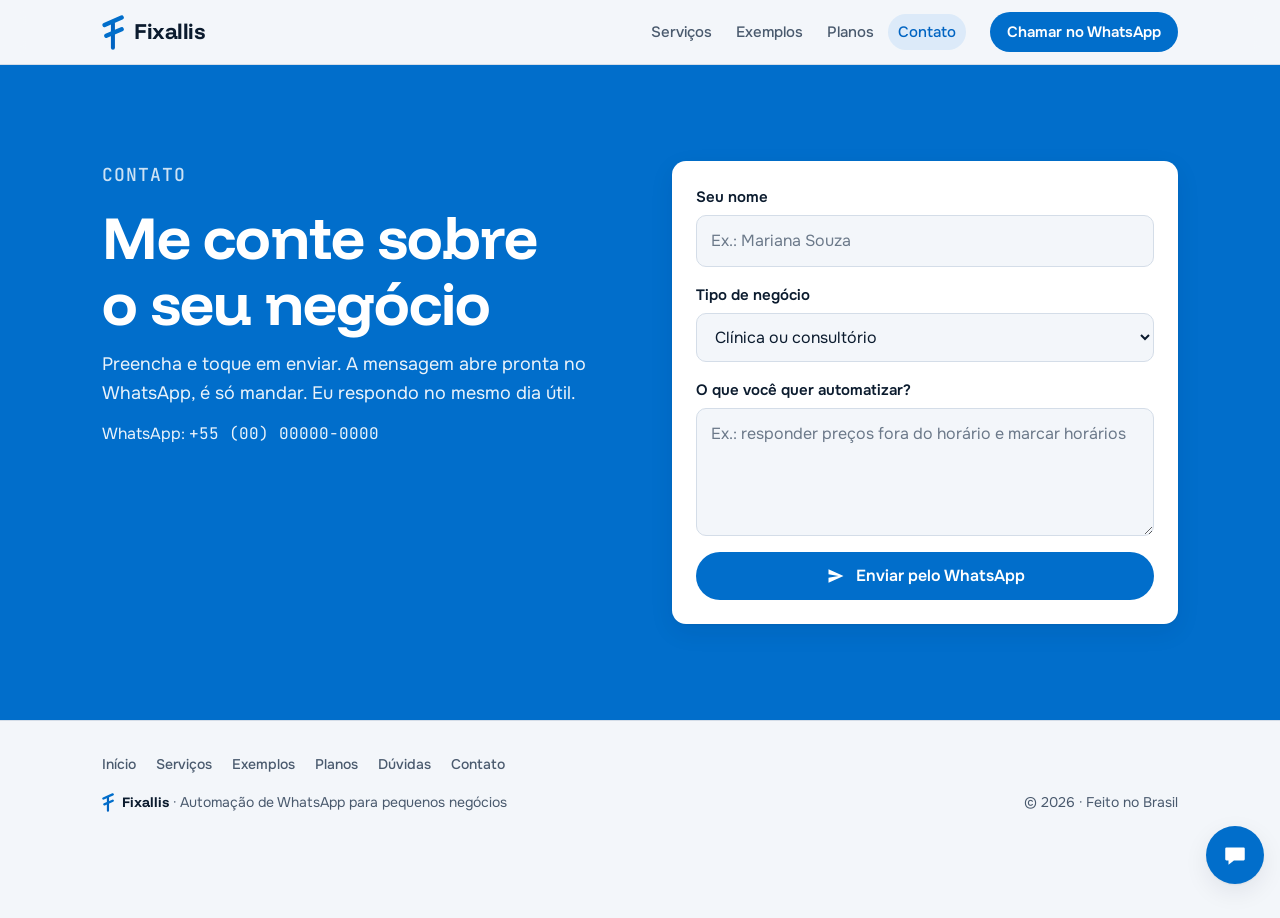
==== contato.html @ 2e3982ba "Split the site into separate pages Home, Serviços, Exemplos, Planos (with FAQ) and Contato now live " ====
<!doctype html>
<html lang="pt-BR">
<head>
<meta charset="utf-8">
<meta name="viewport" content="width=device-width, initial-scale=1, viewport-fit=cover">
<title>Contato · Fixallis</title>
<meta name="claude:viewport-fit-sides" content="cover">
<meta name="description" content="Conte sobre o seu negócio e receba uma proposta de automação de WhatsApp. A mensagem abre pronta no WhatsApp.">
<meta property="og:title" content="Contato · Fixallis">
<meta property="og:description" content="Seu WhatsApp respondendo, agendando e vendendo enquanto você trabalha.">
<meta property="og:type" content="website">
<meta name="theme-color" content="#016ECB">
<link rel="icon" type="image/svg+xml" href="assets/fixallis-mark.svg">
<link rel="preconnect" href="https://fonts.googleapis.com">
<link rel="preconnect" href="https://fonts.gstatic.com" crossorigin>
<link rel="stylesheet" href="https://fonts.googleapis.com/css2?family=Funnel+Display:wght@500;600;700&family=Onest:wght@400;500;600&family=JetBrains+Mono:wght@400;500&display=swap">
<link rel="stylesheet" href="styles.css">
</head>
<body>

<a class="skip" href="#conteudo">Pular para o conteúdo</a>

<header class="topbar">
  <div class="wrap topbar__inner">
    <a class="logo" href="index.html" aria-label="Fixallis, início">
      <span class="logo__mark" aria-hidden="true"><img src="assets/fixallis-mark.svg" alt="" width="22" height="35"></span>
      <span class="logo__text">Fixallis</span>
    </a>
    <nav class="nav" aria-label="Páginas">
      <a href="servicos.html">Serviços</a>
      <a href="exemplos.html">Exemplos</a>
      <a href="planos.html">Planos</a>
      <a href="contato.html" aria-current="page">Contato</a>
    </nav>
    <a class="btn btn--go btn--sm" data-wa href="https://wa.me/" target="_blank" rel="noopener">Chamar no WhatsApp</a>
  </div>
</header>

<main id="conteudo">

  <!-- CONTATO -->
  <section class="section contact" id="contato" aria-labelledby="contato-title">
    <div class="wrap contact__grid">
      <div class="contact__copy">
        <p class="eyebrow">Contato</p>
        <h1 id="contato-title">Me conte sobre o seu negócio</h1>
        <p>Preencha e toque em enviar. A mensagem abre pronta no WhatsApp, é só mandar. Eu respondo no mesmo dia útil.</p>
        <p class="contact__number">WhatsApp: <span id="wa-number" class="mono">+55 (00) 00000-0000</span></p>
      </div>
      <form class="form" id="lead-form" novalidate>
        <div class="field">
          <label for="f-nome">Seu nome</label>
          <input id="f-nome" name="nome" type="text" autocomplete="name" required placeholder="Ex.: Mariana Souza">
        </div>
        <div class="field">
          <label for="f-negocio">Tipo de negócio</label>
          <select id="f-negocio" name="negocio">
            <option>Clínica ou consultório</option>
            <option>Salão ou estética</option>
            <option>Restaurante ou delivery</option>
            <option>Loja física ou online</option>
            <option>Imobiliária ou corretor</option>
            <option>Prestador de serviço</option>
            <option>Outro</option>
          </select>
        </div>
        <div class="field">
          <label for="f-objetivo">O que você quer automatizar?</label>
          <textarea id="f-objetivo" name="objetivo" rows="4" placeholder="Ex.: responder preços fora do horário e marcar horários"></textarea>
        </div>
        <p class="form__error" id="form-error" hidden>Escreva seu nome para eu saber com quem estou falando.</p>
        <button class="btn btn--go" type="submit">
          <svg class="ico" viewBox="0 0 24 24" aria-hidden="true"><path d="M3 20l18-8L3 4v6l12 2-12 2z"/></svg>
          Enviar pelo WhatsApp
        </button>
      </form>
    </div>
  </section>

</main>

<footer class="footer">
  <div class="wrap footer__inner">
    <ul class="footer__nav" aria-label="Rodapé">
      <li><a href="index.html">Início</a></li>
      <li><a href="servicos.html">Serviços</a></li>
      <li><a href="exemplos.html">Exemplos</a></li>
      <li><a href="planos.html">Planos</a></li>
      <li><a href="planos.html#duvidas">Dúvidas</a></li>
      <li><a href="contato.html">Contato</a></li>
    </ul>
    <p class="footer__brand"><img src="assets/fixallis-mark.svg" alt="" width="12" height="19"><span><strong>Fixallis</strong> · Automação de WhatsApp para pequenos negócios</span></p>
    <p>© <span id="year">2026</span> · Feito no Brasil</p>
  </div>
</footer>

<a class="fab" data-wa href="https://wa.me/" target="_blank" rel="noopener" aria-label="Conversar no WhatsApp">
  <svg viewBox="0 0 24 24" aria-hidden="true"><path d="M4 5h16a1 1 0 0 1 1 1v10a1 1 0 0 1-1 1h-9l-5 4v-4H4a1 1 0 0 1-1-1V6a1 1 0 0 1 1-1z"/></svg>
</a>

<script src="script.js"></script>
</body>
</html>
---- styles.css ----
/* Fixallis — accent is the logo blue (#016ECB).
   Layout: the page reads like a business chat — a live conversation in the hero,
   then calm alternating bands. Bold moment = the phone demo; the rest stays quiet. */
:root {
  --bg: #F3F6FA;
  --tint: #E8EEF6;
  --surface: #FFFFFF;
  --ink: #0B1B2E;
  --muted: #4A5A6E;
  --line: #D4DDE8;
  --brand: #0164C2;
  --brand-soft: #DCEAF9;
  --go: #016ECB;
  --go-ink: #FFFFFF;
  --frame: #0B1B2E;
  --chat-bg: #E9EEF3;
  --bubble-in: #FFFFFF;
  --bubble-out: #D9FDD3;
  --tick: #2B9ED8;
  --error: #B4380B;
  --shadow: 0 1px 2px rgb(11 27 46 / .06), 0 8px 24px rgb(11 27 46 / .08);

  --font-display: "Funnel Display", "Segoe UI", system-ui, sans-serif;
  --font-body: "Onest", "Segoe UI", system-ui, -apple-system, sans-serif;
  --font-mono: "JetBrains Mono", ui-monospace, "SFMono-Regular", Menlo, monospace;

  --step--1: .8125rem;
  --step-0: 1rem;
  --step-1: 1.125rem;
  --step-2: 1.375rem;
  --step-3: clamp(1.75rem, 1.3rem + 1.8vw, 2.5rem);
  --step-4: clamp(2.25rem, 1.5rem + 3.2vw, 3.75rem);

  --radius: 14px;
  --header-h: 64px;
  color-scheme: light;
}

@media (prefers-color-scheme: dark) {
  :root:not([data-theme="light"]) {
    --bg: #0A121C;
    --tint: #0E1824;
    --surface: #121F2E;
    --ink: #E3EBF5;
    --muted: #9AAABD;
    --line: #213145;
    --brand: #5AA8F2;
    --brand-soft: #10263D;
    --go: #016ECB;
    --go-ink: #FFFFFF;
    --frame: #000000;
    --chat-bg: #0A1119;
    --bubble-in: #1B2938;
    --bubble-out: #0D5B4A;
    --tick: #53BDEB;
    --error: #FB923C;
    --shadow: 0 1px 2px rgb(0 0 0 / .3), 0 8px 24px rgb(0 0 0 / .35);
    color-scheme: dark;
  }
}
:root[data-theme="dark"] {
  --bg: #0A121C;
  --tint: #0E1824;
  --surface: #121F2E;
  --ink: #E3EBF5;
  --muted: #9AAABD;
  --line: #213145;
  --brand: #5AA8F2;
  --brand-soft: #10263D;
  --go: #016ECB;
  --go-ink: #FFFFFF;
  --frame: #000000;
  --chat-bg: #0A1119;
  --bubble-in: #1B2938;
  --bubble-out: #0D5B4A;
  --tick: #53BDEB;
  --error: #FB923C;
  --shadow: 0 1px 2px rgb(0 0 0 / .3), 0 8px 24px rgb(0 0 0 / .35);
  color-scheme: dark;
}

/* Base */
*, *::before, *::after { box-sizing: border-box; }
[hidden] { display: none !important; }
html { scroll-behavior: smooth; -webkit-text-size-adjust: 100%; }
@media (prefers-reduced-motion: reduce) { html { scroll-behavior: auto; } }
body {
  margin: 0;
  background: var(--bg);
  color: var(--ink);
  font-family: var(--font-body);
  font-size: var(--step-0);
  line-height: 1.6;
}
body::before {
  content: "";
  position: fixed;
  inset: 0 0 auto;
  height: env(safe-area-inset-top, 0px);
  z-index: 60;
  background: var(--bg);
}
img, svg { max-width: 100%; }
h1, h2, h3 {
  font-family: var(--font-display);
  line-height: 1.1;
  letter-spacing: -0.015em;
  text-wrap: balance;
  margin: 0;
}
h1 { font-size: var(--step-4); font-weight: 700; }
h2 { font-size: var(--step-3); font-weight: 600; }
h3 { font-size: var(--step-1); font-weight: 600; letter-spacing: -0.005em; }
p { margin: 0; }
a { color: var(--brand); }
:focus-visible { outline: 3px solid var(--brand); outline-offset: 3px; border-radius: 6px; }
.mono { font-family: var(--font-mono); }

.wrap {
  width: 100%;
  max-width: 1140px;
  margin-inline: auto;
  padding-left: max(16px, env(safe-area-inset-left, 0px));
  padding-right: max(16px, env(safe-area-inset-right, 0px));
}
@media (min-width: 720px) {
  .wrap {
    padding-left: max(32px, env(safe-area-inset-left, 0px));
    padding-right: max(32px, env(safe-area-inset-right, 0px));
  }
}

.skip {
  position: absolute;
  left: 16px;
  top: -100px;
  z-index: 100;
  background: var(--surface);
  color: var(--ink);
  padding: 8px 12px;
  border-radius: 8px;
}
.skip:focus { top: calc(env(safe-area-inset-top, 0px) + 8px); }

.eyebrow {
  font-family: var(--font-mono);
  font-size: var(--step--1);
  font-weight: 500;
  letter-spacing: .06em;
  text-transform: uppercase;
  color: var(--brand);
}

/* Buttons */
.btn {
  display: inline-flex;
  align-items: center;
  justify-content: center;
  gap: 10px;
  min-height: 48px;
  padding: 12px 22px;
  border-radius: 999px;
  border: 1.5px solid transparent;
  font: 600 var(--step-0)/1.2 var(--font-body);
  text-decoration: none;
  cursor: pointer;
  transition: transform .15s ease, background-color .15s ease, border-color .15s ease;
}
.btn:active { transform: translateY(1px); }
.btn--go { background: var(--go); color: var(--go-ink); }
.btn--go:hover { background: color-mix(in oklab, var(--go) 88%, var(--ink)); }
.btn--ghost { background: transparent; color: var(--ink); border-color: var(--line); }
.btn--ghost:hover { border-color: var(--brand); color: var(--brand); }
.btn--sm { min-height: 40px; padding: 8px 16px; font-size: .9375rem; }
.ico { width: 20px; height: 20px; fill: currentColor; flex: none; }

/* Header */
.topbar {
  position: sticky;
  top: env(safe-area-inset-top, 0px);
  z-index: 50;
  background: color-mix(in oklab, var(--bg) 88%, transparent);
  -webkit-backdrop-filter: blur(12px);
  backdrop-filter: blur(12px);
  border-bottom: 1px solid var(--line);
}
.topbar__inner {
  display: flex;
  flex-wrap: wrap;
  align-items: center;
  column-gap: 24px;
  min-height: var(--header-h);
}
.logo {
  display: inline-flex;
  align-items: center;
  gap: 10px;
  color: var(--brand);
  text-decoration: none;
  margin-right: auto;
}
.logo__mark { display: inline-flex; width: 22px; height: 35px; }
.logo__mark img { width: 100%; height: 100%; }
.logo__text {
  font-family: var(--font-display);
  font-weight: 700;
  font-size: 1.375rem;
  letter-spacing: -0.02em;
  color: var(--ink);
}
/* Nav: second row on phones, inline on desktop */
.nav {
  order: 3;
  flex-basis: 100%;
  display: flex;
  gap: 4px;
  margin-inline: -10px;
  padding-bottom: 8px;
  overflow-x: auto;
  scrollbar-width: none;
}
.nav::-webkit-scrollbar { display: none; }
.nav a {
  color: var(--muted);
  text-decoration: none;
  font-weight: 500;
  font-size: .9375rem;
  white-space: nowrap;
  padding: 6px 10px;
  border-radius: 999px;
}
.nav a:hover { color: var(--ink); }
.nav a[aria-current="page"] { color: var(--brand); background: var(--brand-soft); }
@media (min-width: 920px) {
  .nav { order: 0; flex-basis: auto; margin: 0; padding: 0; }
}
@media (max-width: 420px) { .topbar .btn--sm { padding-inline: 12px; font-size: .875rem; } }

section[id] { scroll-margin-top: 120px; }
@media (min-width: 920px) { section[id] { scroll-margin-top: calc(var(--header-h) + 8px); } }

/* Page heading on inner pages */
.page-head { padding-block: 48px 0; }
@media (min-width: 900px) { .page-head { padding-block: 72px 0; } }
.page-head__inner { display: grid; gap: 16px; }
.page-head__inner > * { max-width: 720px; }
.page-head h1 { font-size: var(--step-4); }
.page-head + .section { padding-top: 48px; }
@media (min-width: 900px) { .page-head + .section { padding-top: 56px; } }

/* Hero */
.hero { padding-block: 48px 64px; }
.hero__grid {
  display: grid;
  grid-template-columns: minmax(0, 1fr);
  gap: 48px;
  align-items: center;
}
@media (min-width: 900px) {
  .hero { padding-block: 72px 88px; }
  .hero__grid { grid-template-columns: minmax(0, 1.15fr) minmax(0, .85fr); gap: 64px; }
}
.hero__copy { display: grid; gap: 22px; min-width: 0; }
.lead { font-size: var(--step-1); color: var(--muted); max-width: 58ch; }
.hero__ctas { display: flex; flex-wrap: wrap; gap: 12px; margin-top: 6px; }
.hero__facts {
  list-style: none;
  margin: 10px 0 0;
  padding: 18px 0 0;
  border-top: 1px solid var(--line);
  display: grid;
  gap: 8px;
  color: var(--muted);
  font-size: .9375rem;
}
.hero__facts strong { color: var(--ink); font-weight: 600; }
@media (min-width: 640px) {
  .hero__facts { grid-template-columns: repeat(3, minmax(0, 1fr)); gap: 20px; }
  .hero__facts strong { display: block; }
}

/* Phone + chat */
.phone {
  margin: 0 auto;
  min-width: 0;
  width: min(360px, 100%);
  display: grid;
  gap: 14px;
}
.phone__screen {
  border: 10px solid var(--frame);
  border-radius: 40px;
  overflow: hidden;
  background: var(--chat-bg);
  box-shadow: var(--shadow);
}
.phone figcaption { text-align: center; font-size: var(--step--1); color: var(--muted); }
.chat__head {
  display: flex;
  align-items: center;
  gap: 10px;
  padding: 18px 14px 12px;
  background: var(--go);
  color: var(--go-ink);
}
.chat__avatar {
  width: 36px; height: 36px;
  border-radius: 50%;
  display: grid; place-items: center;
  background: var(--go-ink);
  color: var(--go);
  font: 700 .8125rem/1 var(--font-display);
}
.chat__who { display: flex; flex-direction: column; line-height: 1.25; }
.chat__who strong { font-size: .9375rem; }
.chat__who small { font-size: .75rem; opacity: .85; }
.chat__body {
  display: flex;
  flex-direction: column;
  gap: 6px;
  padding: 14px 12px 18px;
  min-height: 420px;
  font-size: .875rem;
  line-height: 1.4;
}
.chat__day {
  align-self: center;
  font-size: .6875rem;
  font-family: var(--font-mono);
  text-transform: uppercase;
  letter-spacing: .06em;
  color: var(--muted);
  background: var(--bubble-in);
  padding: 3px 10px;
  border-radius: 8px;
  margin-bottom: 4px;
}
.msg {
  max-width: 84%;
  padding: 7px 10px 6px;
  border-radius: 10px;
  color: var(--ink);
  box-shadow: 0 1px 1px rgb(0 0 0 / .08);
}
.msg--in { align-self: flex-start; background: var(--bubble-in); border-top-left-radius: 2px; }
.msg--out { align-self: flex-end; background: var(--bubble-out); border-top-right-radius: 2px; }
.msg__meta {
  display: block;
  text-align: right;
  font-size: .6875rem;
  color: var(--muted);
  margin-top: 2px;
  font-family: var(--font-mono);
}
.ticks { color: var(--tick); letter-spacing: -0.2em; margin-left: 2px; }
.msg__buttons {
  align-self: flex-start;
  width: 84%;
  display: grid;
  gap: 2px;
  margin-top: -4px;
}
.msg__buttons span {
  background: var(--bubble-in);
  color: var(--brand);
  text-align: center;
  padding: 8px;
  font-weight: 600;
  font-size: .8125rem;
}
.msg__buttons span:first-child { border-top-left-radius: 2px; border-top-right-radius: 2px; }
.msg__buttons span:last-child { border-bottom-left-radius: 10px; border-bottom-right-radius: 10px; }
.msg__buttons .is-picked { outline: 2px solid var(--brand); outline-offset: -2px; }
.chat__event {
  align-self: center;
  display: inline-flex;
  flex-wrap: wrap;
  justify-content: center;
  text-align: center;
  max-width: 100%;
  align-items: center;
  gap: 6px;
  margin-top: 6px;
  font-size: .75rem;
  color: var(--brand);
  background: var(--brand-soft);
  padding: 5px 10px;
  border-radius: 999px;
}
.chat__event svg { width: 14px; height: 14px; fill: currentColor; }
.typing {
  align-self: flex-start;
  display: inline-flex;
  gap: 4px;
  background: var(--bubble-in);
  padding: 12px 14px;
  border-radius: 10px;
  border-top-left-radius: 2px;
}
.typing i {
  width: 6px; height: 6px;
  border-radius: 50%;
  background: var(--muted);
  animation: blink 1s infinite ease-in-out;
}
.typing i:nth-child(2) { animation-delay: .15s; }
.typing i:nth-child(3) { animation-delay: .3s; }
@keyframes blink { 0%, 80%, 100% { opacity: .3; } 40% { opacity: 1; } }

/* Messages pop in during the demo replay (JS adds .is-waiting first) */
[data-step].is-waiting { display: none; }
[data-step].is-shown { animation: pop .28s ease-out both; }
@keyframes pop { from { opacity: 0; transform: translateY(6px) scale(.98); } }

/* Sections */
.section { padding-block: 72px; }
@media (min-width: 900px) { .section { padding-block: 96px; } }
.section--tint { background: var(--tint); }
.section__head { display: grid; gap: 12px; margin-bottom: 40px; max-width: 680px; }
.section__lead { color: var(--muted); font-size: var(--step-1); }

/* Pains */
.pains {
  list-style: none;
  margin: 0;
  padding: 0;
  display: grid;
  gap: 1px;
  background: var(--line);
  border: 1px solid var(--line);
  border-radius: var(--radius);
  overflow: hidden;
}
@media (min-width: 720px) { .pains { grid-template-columns: repeat(2, minmax(0, 1fr)); } }
.pains li { background: var(--surface); padding: 24px; display: grid; gap: 8px; align-content: start; }
.pains p { color: var(--muted); }
.pains__time {
  font-family: var(--font-mono);
  font-size: .75rem;
  color: var(--muted);
  justify-self: start;
  border: 1px solid var(--line);
  padding: 1px 8px;
  border-radius: 6px;
}

/* Services */
.services {
  display: grid;
  gap: 36px 40px;
}
@media (min-width: 640px) { .services { grid-template-columns: repeat(2, minmax(0, 1fr)); } }
@media (min-width: 980px) { .services { grid-template-columns: repeat(3, minmax(0, 1fr)); } }
.service {
  display: grid;
  gap: 10px;
  align-content: start;
  padding-top: 18px;
  border-top: 2px solid var(--brand);
}
.service p { color: var(--muted); }
.tags { display: flex; flex-wrap: wrap; gap: 6px; margin-top: 4px; }
.tags span {
  font-size: .75rem;
  font-weight: 500;
  color: var(--brand);
  background: var(--brand-soft);
  padding: 2px 10px;
  border-radius: 999px;
}

/* Steps — a real sequence */
.steps {
  list-style: none;
  margin: 0;
  padding: 0;
  display: grid;
  gap: 28px;
  counter-reset: step;
}
@media (min-width: 860px) { .steps { grid-template-columns: repeat(4, minmax(0, 1fr)); gap: 24px; } }
.steps li {
  counter-increment: step;
  display: grid;
  gap: 8px;
  align-content: start;
  position: relative;
  padding-left: 52px;
}
.steps li::before {
  content: counter(step);
  position: absolute;
  left: 0; top: 0;
  width: 36px; height: 36px;
  border-radius: 50%;
  display: grid; place-items: center;
  background: var(--brand);
  color: var(--surface);
  font: 700 1rem/1 var(--font-display);
}
@media (min-width: 860px) {
  .steps li { padding-left: 0; padding-top: 52px; }
  .steps li::after {
    content: "";
    position: absolute;
    top: 18px; left: 44px; right: -16px;
    height: 1px;
    background: var(--line);
  }
  .steps li:last-child::after { display: none; }
}
.steps p { color: var(--muted); }
.steps__when { font-family: var(--font-mono); font-size: .75rem; color: var(--brand); letter-spacing: .02em; }

/* Cases */
.cases { display: grid; gap: 20px; }
@media (min-width: 760px) { .cases { grid-template-columns: repeat(2, minmax(0, 1fr)); } }
.case {
  background: var(--surface);
  border: 1px solid var(--line);
  border-radius: var(--radius);
  padding: 24px;
  display: grid;
  gap: 10px;
  align-content: start;
  min-width: 0;
}
.case__kind { font-family: var(--font-mono); font-size: .75rem; letter-spacing: .04em; text-transform: uppercase; color: var(--muted); }
.flow {
  list-style: none;
  margin: 10px 0 0;
  padding: 0;
  display: grid;
  gap: 0;
}
.flow li {
  position: relative;
  padding: 0 0 12px 22px;
  font-size: .9375rem;
}
.flow li::before {
  content: "";
  position: absolute;
  left: 4px; top: .55em;
  width: 8px; height: 8px;
  border-radius: 50%;
  background: var(--surface);
  border: 2px solid var(--brand);
}
.flow li::after {
  content: "";
  position: absolute;
  left: 8px; top: calc(.55em + 10px); bottom: 0;
  width: 2px;
  background: var(--line);
}
.flow li:last-child { padding-bottom: 0; }
.flow li:last-child::after { display: none; }
.flow__end { font-weight: 600; color: var(--brand); }
.flow .flow__end::before { background: var(--brand); }

/* Plans */
.plans { display: grid; gap: 20px; align-items: start; }
@media (min-width: 900px) { .plans { grid-template-columns: repeat(3, minmax(0, 1fr)); } }
.plan {
  background: var(--surface);
  border: 1px solid var(--line);
  border-radius: var(--radius);
  padding: 28px 24px;
  display: grid;
  gap: 8px;
  position: relative;
}
.plan--main { border: 2px solid var(--brand); box-shadow: var(--shadow); }
.plan__badge {
  position: absolute;
  top: -12px; left: 24px;
  background: var(--brand);
  color: var(--surface);
  font: 500 .75rem/1 var(--font-mono);
  letter-spacing: .04em;
  text-transform: uppercase;
  padding: 6px 10px;
  border-radius: 999px;
}
.plan__for { color: var(--muted); font-size: .9375rem; }
.plan__price {
  font-family: var(--font-display);
  font-size: 2rem;
  font-weight: 700;
  letter-spacing: -0.02em;
  margin-top: 12px;
  line-height: 1.1;
  font-variant-numeric: tabular-nums;
}
.plan__price small {
  display: block;
  font-family: var(--font-body);
  font-size: .8125rem;
  font-weight: 500;
  letter-spacing: 0;
  color: var(--muted);
}
.plan__price small:last-child { display: inline; margin-left: 4px; }
.plan__monthly { font-size: .9375rem; color: var(--ink); font-weight: 500; }
.plan ul {
  list-style: none;
  margin: 12px 0 18px;
  padding: 16px 0 0;
  border-top: 1px solid var(--line);
  display: grid;
  gap: 8px;
  font-size: .9375rem;
}
.plan li { padding-left: 24px; position: relative; }
.plan li::before {
  content: "✓";
  position: absolute;
  left: 0;
  color: var(--brand);
  font-weight: 700;
}
.note { margin-top: 24px; font-size: .875rem; color: var(--muted); max-width: 70ch; }

/* About */
.about { display: grid; gap: 32px; align-items: center; }
@media (min-width: 760px) { .about { grid-template-columns: 220px minmax(0, 1fr); gap: 56px; } }
.about__mark {
  width: 160px; height: 160px;
  border-radius: 50%;
  background: var(--brand-soft);
  display: grid; place-items: center;
}
.about__mark img { width: 34%; height: auto; }
@media (min-width: 760px) { .about__mark { width: 220px; height: 220px; } }
.about__text { display: grid; gap: 14px; max-width: 62ch; }
.about__text p:not(.eyebrow) { color: var(--muted); font-size: var(--step-1); }

/* FAQ */
.faq { max-width: 820px; }
.faq__list { display: grid; border-top: 1px solid var(--line); }
.faq details { border-bottom: 1px solid var(--line); }
.faq summary {
  list-style: none;
  cursor: pointer;
  padding: 20px 40px 20px 0;
  font-weight: 600;
  font-size: var(--step-1);
  position: relative;
}
.faq summary::-webkit-details-marker { display: none; }
.faq summary::after {
  content: "+";
  position: absolute;
  right: 4px; top: 50%;
  translate: 0 -50%;
  font: 400 1.6rem/1 var(--font-body);
  color: var(--brand);
  transition: rotate .2s ease;
}
.faq details[open] summary::after { rotate: 45deg; }
.faq details p { padding: 0 0 22px; color: var(--muted); max-width: 66ch; }

/* Home: links to the other pages */
.pages { display: grid; gap: 16px; }
@media (min-width: 820px) { .pages { grid-template-columns: repeat(3, minmax(0, 1fr)); gap: 20px; } }
.page-card {
  display: grid;
  gap: 10px;
  align-content: start;
  padding: 24px;
  background: var(--surface);
  border: 1px solid var(--line);
  border-radius: var(--radius);
  color: var(--ink);
  text-decoration: none;
  transition: border-color .15s ease, transform .15s ease;
}
.page-card:hover { border-color: var(--brand); transform: translateY(-2px); }
.page-card p { color: var(--muted); }
.page-card__kind { font-family: var(--font-mono); font-size: .75rem; letter-spacing: .04em; text-transform: uppercase; color: var(--muted); }
.page-card__go { margin-top: 6px; font-weight: 600; color: var(--brand); }

/* Next step band at the end of inner pages */
.next { padding-block: 56px; border-top: 1px solid var(--line); }
.next__inner { display: grid; gap: 20px; align-items: center; }
@media (min-width: 820px) { .next__inner { grid-template-columns: minmax(0, 1fr) auto; gap: 40px; } }
.next__copy { display: grid; gap: 10px; }
.next__copy h2 { font-size: var(--step-2); }
.next__ctas { display: flex; flex-wrap: wrap; gap: 12px; }

/* Button on the blue band */
.btn--light { background: var(--go-ink); color: var(--go); }
.btn--light:hover { background: color-mix(in oklab, var(--go-ink) 90%, var(--go)); }
.cta-band .contact__copy { gap: 18px; }
.cta-band .contact__copy .btn { justify-self: start; }

/* Contact */
.contact { background: var(--go); color: var(--go-ink); }
.contact .eyebrow { color: var(--go-ink); opacity: .8; }
.contact__grid { display: grid; gap: 40px; }
@media (min-width: 900px) { .contact__grid { grid-template-columns: minmax(0, 1fr) minmax(0, 1fr); gap: 64px; align-items: start; } }
.contact__copy { display: grid; gap: 14px; }
.contact__copy p { font-size: var(--step-1); opacity: .92; max-width: 48ch; }
.contact__number { font-size: var(--step-0) !important; }
.form {
  background: var(--surface);
  color: var(--ink);
  border-radius: var(--radius);
  padding: 24px;
  display: grid;
  gap: 16px;
  box-shadow: var(--shadow);
}
.field { display: grid; gap: 6px; }
.field label { font-weight: 600; font-size: .9375rem; }
.field input, .field select, .field textarea {
  font: inherit;
  color: var(--ink);
  background: var(--bg);
  border: 1.5px solid var(--line);
  border-radius: 10px;
  padding: 12px 14px;
  width: 100%;
}
.field textarea { resize: vertical; min-height: 110px; }
.field input:focus, .field select:focus, .field textarea:focus { outline: none; border-color: var(--brand); }
.field input::placeholder, .field textarea::placeholder { color: var(--muted); opacity: .8; }
.form__error { color: var(--error); font-size: .875rem; font-weight: 500; }
.form .btn { width: 100%; }

/* Footer */
.footer { padding-block: 32px calc(32px + 72px); border-top: 1px solid var(--line); color: var(--muted); font-size: .875rem; }
.footer__inner { display: flex; flex-wrap: wrap; gap: 8px 24px; justify-content: space-between; }
.footer strong { color: var(--ink); font-family: var(--font-display); }
.footer__brand { display: inline-flex; align-items: center; gap: 8px; }
.footer__brand img { width: 12px; height: 19px; }
.footer__nav { display: flex; flex-wrap: wrap; gap: 6px 20px; flex-basis: 100%; margin: 0 0 8px; padding: 0; list-style: none; }
.footer__nav a { color: var(--muted); text-decoration: none; font-weight: 500; }
.footer__nav a:hover { color: var(--brand); }

/* Floating WhatsApp button */
.fab {
  position: fixed;
  right: calc(16px + env(safe-area-inset-right, 0px));
  bottom: calc(16px + env(safe-area-inset-bottom, 0px));
  z-index: 40;
  width: 58px; height: 58px;
  border-radius: 50%;
  display: grid; place-items: center;
  background: var(--go);
  color: var(--go-ink);
  box-shadow: var(--shadow);
  transition: transform .15s ease;
}
.fab:hover { transform: scale(1.06); }
.fab svg { width: 26px; height: 26px; fill: currentColor; }

/* Scroll reveal: decorative, CSS-only, elements rest fully visible */
@media (prefers-reduced-motion: no-preference) {
  @supports ((animation-timeline: view()) and (animation-range: entry)) {
    @keyframes rise {
      from { opacity: 0; transform: translateY(24px); }
    }
    .reveal {
      animation: rise linear backwards;
      animation-timeline: view();
      animation-range: entry 0% entry 60%;
    }
  }
}
@media (prefers-reduced-motion: reduce) {
  *, *::before, *::after { animation-duration: .01ms !important; animation-iteration-count: 1 !important; transition-duration: .01ms !important; }
}
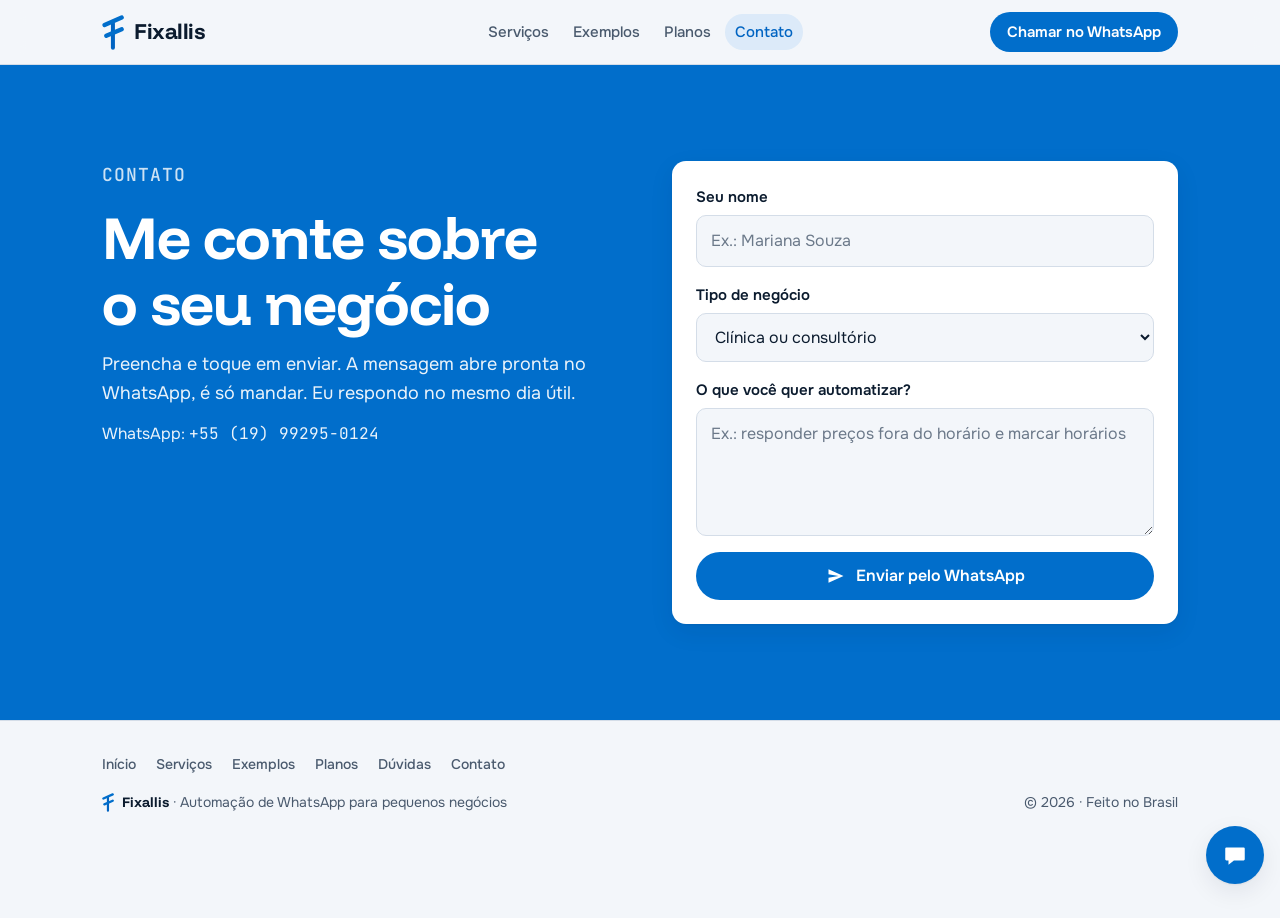
==== commit 66acba22: "Return to the official WhatsApp API copy, center the menu, set the number - Hero, plan note and FAQ " ====
--- a/contato.html
+++ b/contato.html
@@ -45,7 +45,7 @@
         <p class="eyebrow">Contato</p>
         <h1 id="contato-title">Me conte sobre o seu negócio</h1>
         <p>Preencha e toque em enviar. A mensagem abre pronta no WhatsApp, é só mandar. Eu respondo no mesmo dia útil.</p>
-        <p class="contact__number">WhatsApp: <span id="wa-number" class="mono">+55 (00) 00000-0000</span></p>
+        <p class="contact__number">WhatsApp: <span id="wa-number" class="mono">+55 (19) 99295-0124</span></p>
       </div>
       <form class="form" id="lead-form" novalidate>
         <div class="field">
--- a/styles.css
+++ b/styles.css
@@ -231,8 +231,12 @@
 }
 .nav a:hover { color: var(--ink); }
 .nav a[aria-current="page"] { color: var(--brand); background: var(--brand-soft); }
+/* Desktop: logo left, menu centered, WhatsApp button right */
 @media (min-width: 920px) {
-  .nav { order: 0; flex-basis: auto; margin: 0; padding: 0; }
+  .topbar__inner { display: grid; grid-template-columns: 1fr auto 1fr; }
+  .logo { justify-self: start; margin-right: 0; }
+  .nav { order: 0; margin: 0; padding: 0; }
+  .topbar__inner > .btn { justify-self: end; }
 }
 @media (max-width: 420px) { .topbar .btn--sm { padding-inline: 12px; font-size: .875rem; } }
 
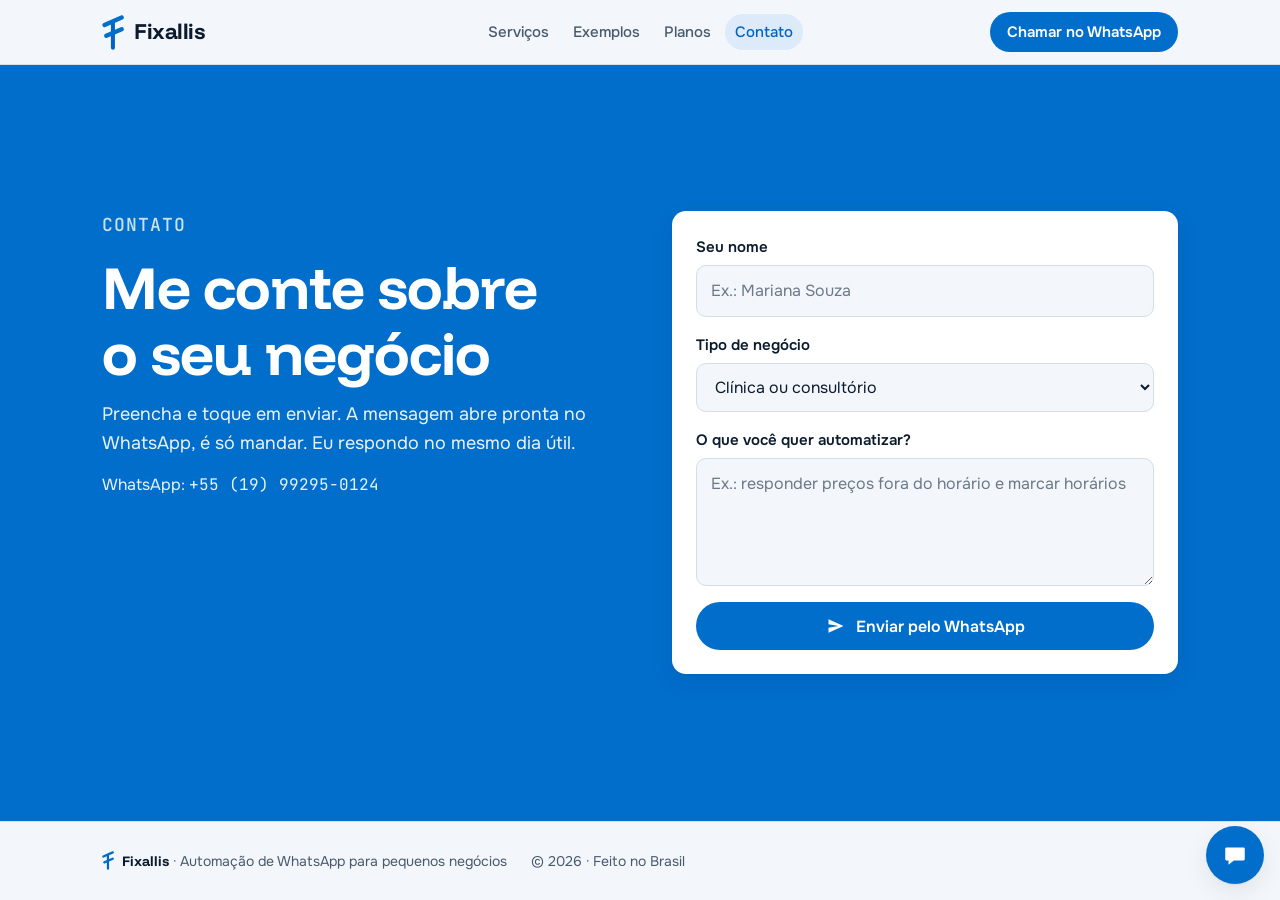
==== commit cd530b4c: "Drop the footer menu and the extra scroll on short pages The footer repeated the header links, so it" ====
--- a/contato.html
+++ b/contato.html
@@ -81,14 +81,6 @@
 
 <footer class="footer">
   <div class="wrap footer__inner">
-    <ul class="footer__nav" aria-label="Rodapé">
-      <li><a href="index.html">Início</a></li>
-      <li><a href="servicos.html">Serviços</a></li>
-      <li><a href="exemplos.html">Exemplos</a></li>
-      <li><a href="planos.html">Planos</a></li>
-      <li><a href="planos.html#duvidas">Dúvidas</a></li>
-      <li><a href="contato.html">Contato</a></li>
-    </ul>
     <p class="footer__brand"><img src="assets/fixallis-mark.svg" alt="" width="12" height="19"><span><strong>Fixallis</strong> · Automação de WhatsApp para pequenos negócios</span></p>
     <p>© <span id="year">2026</span> · Feito no Brasil</p>
   </div>
--- a/styles.css
+++ b/styles.css
@@ -86,6 +86,10 @@
 @media (prefers-reduced-motion: reduce) { html { scroll-behavior: auto; } }
 body {
   margin: 0;
+  min-height: 100vh;
+  min-height: 100dvh;
+  display: flex;
+  flex-direction: column;
   background: var(--bg);
   color: var(--ink);
   font-family: var(--font-body);
@@ -699,6 +703,10 @@
 .cta-band .contact__copy { gap: 18px; }
 .cta-band .contact__copy .btn { justify-self: start; }
 
+/* Short pages: footer stays at the bottom, no leftover scroll */
+main { flex: 1 0 auto; display: flex; flex-direction: column; }
+main > .contact:only-child { flex-grow: 1; display: grid; align-content: center; }
+
 /* Contact */
 .contact { background: var(--go); color: var(--go-ink); }
 .contact .eyebrow { color: var(--go-ink); opacity: .8; }
@@ -734,14 +742,13 @@
 .form .btn { width: 100%; }
 
 /* Footer */
-.footer { padding-block: 32px calc(32px + 72px); border-top: 1px solid var(--line); color: var(--muted); font-size: .875rem; }
-.footer__inner { display: flex; flex-wrap: wrap; gap: 8px 24px; justify-content: space-between; }
+.footer { padding-block: 28px calc(28px + 72px); border-top: 1px solid var(--line); color: var(--muted); font-size: .875rem; }
+.footer__inner { display: flex; flex-wrap: wrap; gap: 8px 24px; }
+/* Wide screens: the floating button sits beside the content, so no extra room needed */
+@media (min-width: 720px) { .footer { padding-block: 28px; } }
 .footer strong { color: var(--ink); font-family: var(--font-display); }
 .footer__brand { display: inline-flex; align-items: center; gap: 8px; }
 .footer__brand img { width: 12px; height: 19px; }
-.footer__nav { display: flex; flex-wrap: wrap; gap: 6px 20px; flex-basis: 100%; margin: 0 0 8px; padding: 0; list-style: none; }
-.footer__nav a { color: var(--muted); text-decoration: none; font-weight: 500; }
-.footer__nav a:hover { color: var(--brand); }
 
 /* Floating WhatsApp button */
 .fab {
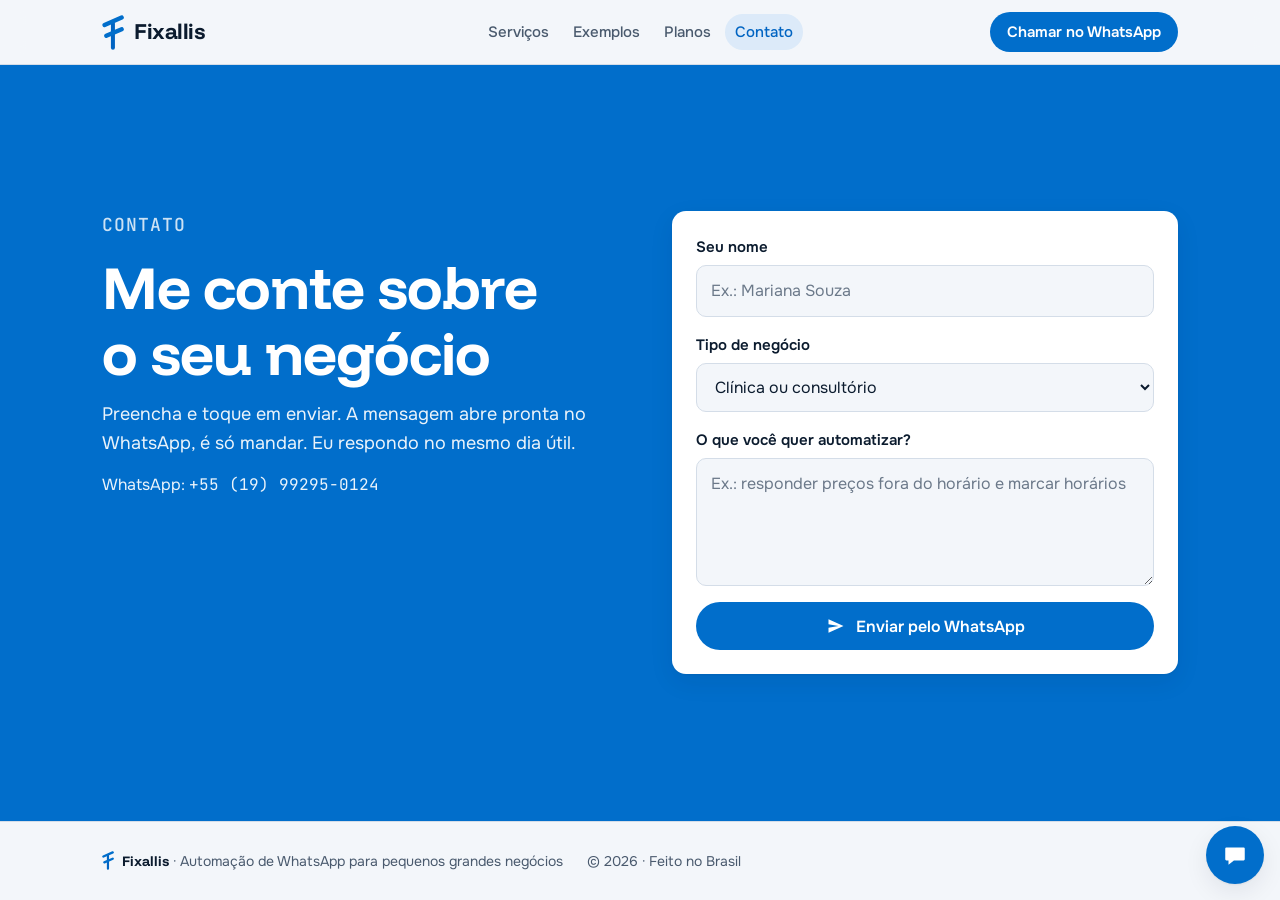
==== commit 4bfdace2: "Change the tagline to "pequenos grandes negócios" Co-Authored-By: Claude Opus 5.5 <noreply@anthropic" ====
--- a/contato.html
+++ b/contato.html
@@ -81,7 +81,7 @@
 
 <footer class="footer">
   <div class="wrap footer__inner">
-    <p class="footer__brand"><img src="assets/fixallis-mark.svg" alt="" width="12" height="19"><span><strong>Fixallis</strong> · Automação de WhatsApp para pequenos negócios</span></p>
+    <p class="footer__brand"><img src="assets/fixallis-mark.svg" alt="" width="12" height="19"><span><strong>Fixallis</strong> · Automação de WhatsApp para pequenos grandes negócios</span></p>
     <p>© <span id="year">2026</span> · Feito no Brasil</p>
   </div>
 </footer>
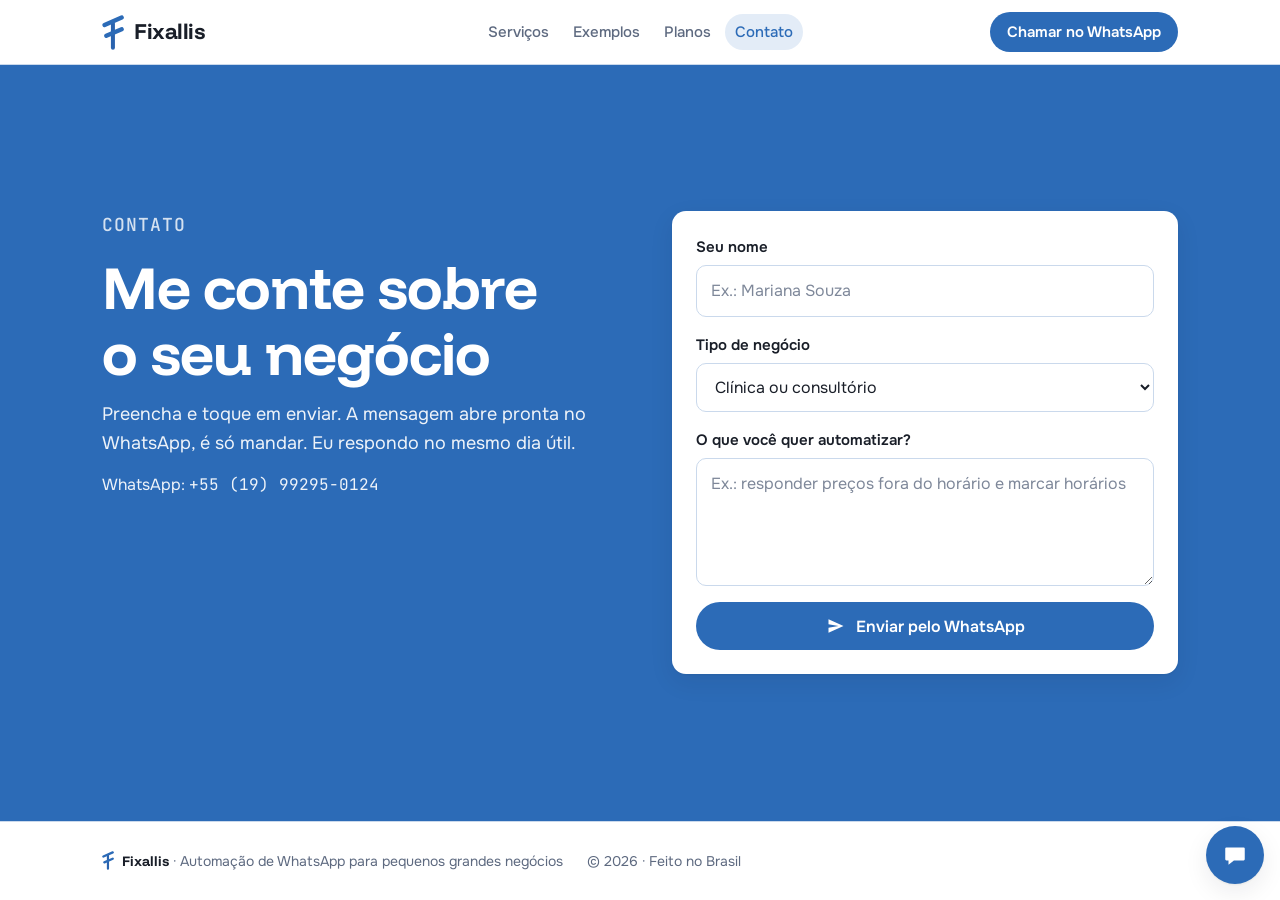
==== commit c9124860: "Use the business card colors across the site Brand blue #2C6BB7 (the card's panel and section labels" ====
--- a/contato.html
+++ b/contato.html
@@ -9,7 +9,7 @@
 <meta property="og:title" content="Contato · Fixallis">
 <meta property="og:description" content="Seu WhatsApp respondendo, agendando e vendendo enquanto você trabalha.">
 <meta property="og:type" content="website">
-<meta name="theme-color" content="#016ECB">
+<meta name="theme-color" content="#2C6BB7">
 <link rel="icon" type="image/svg+xml" href="assets/fixallis-mark.svg">
 <link rel="preconnect" href="https://fonts.googleapis.com">
 <link rel="preconnect" href="https://fonts.gstatic.com" crossorigin>
--- a/styles.css
+++ b/styles.css
@@ -1,24 +1,25 @@
-/* Fixallis — accent is the logo blue (#016ECB).
+/* Fixallis — colors follow the business card (blue #2C6BB7, ink #191E28).
    Layout: the page reads like a business chat — a live conversation in the hero,
    then calm alternating bands. Bold moment = the phone demo; the rest stays quiet. */
 :root {
-  --bg: #F3F6FA;
-  --tint: #E8EEF6;
+  /* Colors from the business card */
+  --bg: #FFFFFF;
+  --tint: #EEF3FA;
   --surface: #FFFFFF;
-  --ink: #0B1B2E;
-  --muted: #4A5A6E;
-  --line: #D4DDE8;
-  --brand: #0164C2;
-  --brand-soft: #DCEAF9;
-  --go: #016ECB;
+  --ink: #191E28;
+  --muted: #5E6A80;
+  --line: #CAD9EC;
+  --brand: #2C6BB7;
+  --brand-soft: #E3ECF7;
+  --go: #2C6BB7;
   --go-ink: #FFFFFF;
-  --frame: #0B1B2E;
+  --frame: #191E28;
   --chat-bg: #E9EEF3;
   --bubble-in: #FFFFFF;
   --bubble-out: #D9FDD3;
   --tick: #2B9ED8;
   --error: #B4380B;
-  --shadow: 0 1px 2px rgb(11 27 46 / .06), 0 8px 24px rgb(11 27 46 / .08);
+  --shadow: 0 1px 2px rgb(25 30 40 / .06), 0 8px 24px rgb(25 30 40 / .08);
 
   --font-display: "Funnel Display", "Segoe UI", system-ui, sans-serif;
   --font-body: "Onest", "Segoe UI", system-ui, -apple-system, sans-serif;
@@ -38,15 +39,15 @@
 
 @media (prefers-color-scheme: dark) {
   :root:not([data-theme="light"]) {
-    --bg: #0A121C;
-    --tint: #0E1824;
-    --surface: #121F2E;
-    --ink: #E3EBF5;
-    --muted: #9AAABD;
-    --line: #213145;
-    --brand: #5AA8F2;
-    --brand-soft: #10263D;
-    --go: #016ECB;
+    --bg: #0D121B;
+    --tint: #111925;
+    --surface: #161F2D;
+    --ink: #E6EBF3;
+    --muted: #9AA6B8;
+    --line: #24324A;
+    --brand: #8AB0E8;
+    --brand-soft: #16253B;
+    --go: #2C6BB7;
     --go-ink: #FFFFFF;
     --frame: #000000;
     --chat-bg: #0A1119;
@@ -59,15 +60,15 @@
   }
 }
 :root[data-theme="dark"] {
-  --bg: #0A121C;
-  --tint: #0E1824;
-  --surface: #121F2E;
-  --ink: #E3EBF5;
-  --muted: #9AAABD;
-  --line: #213145;
-  --brand: #5AA8F2;
-  --brand-soft: #10263D;
-  --go: #016ECB;
+  --bg: #0D121B;
+  --tint: #111925;
+  --surface: #161F2D;
+  --ink: #E6EBF3;
+  --muted: #9AA6B8;
+  --line: #24324A;
+  --brand: #8AB0E8;
+  --brand-soft: #16253B;
+  --go: #2C6BB7;
   --go-ink: #FFFFFF;
   --frame: #000000;
   --chat-bg: #0A1119;
@@ -379,23 +380,6 @@
 .msg__buttons span:first-child { border-top-left-radius: 2px; border-top-right-radius: 2px; }
 .msg__buttons span:last-child { border-bottom-left-radius: 10px; border-bottom-right-radius: 10px; }
 .msg__buttons .is-picked { outline: 2px solid var(--brand); outline-offset: -2px; }
-.chat__event {
-  align-self: center;
-  display: inline-flex;
-  flex-wrap: wrap;
-  justify-content: center;
-  text-align: center;
-  max-width: 100%;
-  align-items: center;
-  gap: 6px;
-  margin-top: 6px;
-  font-size: .75rem;
-  color: var(--brand);
-  background: var(--brand-soft);
-  padding: 5px 10px;
-  border-radius: 999px;
-}
-.chat__event svg { width: 14px; height: 14px; fill: currentColor; }
 .typing {
   align-self: flex-start;
   display: inline-flex;
@@ -409,16 +393,154 @@
   width: 6px; height: 6px;
   border-radius: 50%;
   background: var(--muted);
-  animation: blink 1s infinite ease-in-out;
+  animation: bounce 1.1s infinite ease-in-out;
 }
 .typing i:nth-child(2) { animation-delay: .15s; }
 .typing i:nth-child(3) { animation-delay: .3s; }
-@keyframes blink { 0%, 80%, 100% { opacity: .3; } 40% { opacity: 1; } }
-
-/* Messages pop in during the demo replay (JS adds .is-waiting first) */
-[data-step].is-waiting { display: none; }
-[data-step].is-shown { animation: pop .28s ease-out both; }
+@keyframes bounce {
+  0%, 60%, 100% { transform: translateY(0); opacity: .45; }
+  30% { transform: translateY(-4px); opacity: 1; }
+}
+
+/* Live demo (script.js): fixed-height chat that scrolls as messages arrive */
+.chat__body.is-live {
+  height: 400px;
+  transition: opacity .3s ease, transform .3s ease;
+  min-height: 0;
+  overflow-y: auto;
+  overscroll-behavior: contain;
+  scrollbar-width: none;
+}
+.chat__body.is-live::-webkit-scrollbar { display: none; }
+.chat__body.is-live > * { flex: none; animation: pop .28s ease-out both; }
 @keyframes pop { from { opacity: 0; transform: translateY(6px) scale(.98); } }
+.chat__body.is-leaving { opacity: 0; transform: translateY(-10px); }
+
+/* Bubbles jump in from the side of whoever sent them */
+.chat__body.is-live > .msg--out { transform-origin: bottom right; animation: bubble-out .42s cubic-bezier(.34, 1.56, .64, 1) both; }
+.chat__body.is-live > .msg--in { transform-origin: top left; animation: bubble-in .42s cubic-bezier(.34, 1.56, .64, 1) both; }
+@keyframes bubble-out { from { opacity: 0; transform: translate(14px, 14px) scale(.6); } }
+@keyframes bubble-in { from { opacity: 0; transform: translate(-14px, 6px) scale(.6); } }
+.chat__body.is-live > .msg__buttons { animation: none; }
+.chat__body.is-live > .msg__buttons span { animation: rise-in .32s ease-out both; }
+.chat__body.is-live > .msg__buttons span:nth-child(2) { animation-delay: .09s; }
+.chat__body.is-live > .msg__buttons span:nth-child(3) { animation-delay: .18s; }
+@keyframes rise-in { from { opacity: 0; transform: translateY(10px); } }
+@keyframes chip-in { from { opacity: 0; transform: scale(.5); } }
+.chat__body.is-live > .typing { transform-origin: bottom left; animation: bubble-in .3s ease-out both; }
+.ticks.is-read { display: inline-block; animation: tick-in .35s ease-out; }
+@keyframes tick-in { 0% { transform: scale(.4); } 60% { transform: scale(1.3); } }
+
+/* Header fades when the example changes */
+.chat__head.is-swapping .chat__avatar { animation: chip-in .45s cubic-bezier(.34, 1.56, .64, 1) both; }
+.chat__head.is-swapping .chat__who { animation: rise-in .35s ease-out both; }
+
+/* Message bar: the customer's text is typed here before it is sent */
+.composer {
+  display: flex;
+  align-items: center;
+  gap: 8px;
+  padding: 8px 10px 12px;
+  background: var(--chat-bg);
+}
+.composer__field {
+  flex: 1;
+  min-width: 0;
+  min-height: 38px;
+  display: flex;
+  align-items: center;
+  padding: 6px 14px;
+  border-radius: 999px;
+  background: var(--bubble-in);
+  font-size: .875rem;
+  line-height: 1.3;
+  color: var(--ink);
+  box-shadow: 0 1px 1px rgb(0 0 0 / .08);
+  overflow: hidden;
+}
+.composer__text { max-width: 100%; white-space: nowrap; overflow: hidden; }
+.composer__placeholder { color: var(--muted); }
+.composer.has-text .composer__placeholder { display: none; }
+.composer.has-text .composer__text::after {
+  content: "";
+  display: inline-block;
+  width: 1.5px; height: 1.05em;
+  margin-left: 1px;
+  vertical-align: -2px;
+  background: var(--go);
+  animation: caret 1s steps(1) infinite;
+}
+@keyframes caret { 50% { opacity: 0; } }
+.composer__btn {
+  position: relative;
+  flex: none;
+  width: 38px; height: 38px;
+  border-radius: 50%;
+  background: var(--go);
+  color: var(--go-ink);
+  display: grid;
+  place-items: center;
+  transition: transform .15s ease;
+}
+.composer__btn svg {
+  position: absolute;
+  width: 18px; height: 18px;
+  fill: currentColor;
+  transition: transform .25s cubic-bezier(.34, 1.56, .64, 1), opacity .2s ease;
+}
+.composer__send { opacity: 0; transform: rotate(-60deg) scale(.4); }
+.composer.has-text .composer__mic { opacity: 0; transform: rotate(60deg) scale(.4); }
+.composer.has-text .composer__send { opacity: 1; transform: none; }
+.composer__btn.is-press { transform: scale(.82); }
+
+.ticks.is-sent { color: var(--muted); letter-spacing: 0; }
+.msg__buttons span { transition: background-color .2s ease, transform .15s ease; }
+.msg__buttons .is-tapping { background: var(--brand-soft); transform: scale(.97); }
+.msg__author { display: block; font-weight: 700; }
+
+/* "Nos bastidores": what the bot does behind the scenes, outside the chat */
+.backstage {
+  display: flex;
+  align-items: center;
+  gap: 10px;
+  min-height: 48px;
+  margin: 0;
+  padding: 8px 14px;
+  border: 1px dashed var(--line);
+  border-radius: 12px;
+  background: var(--surface);
+  font-size: .8125rem;
+  line-height: 1.3;
+}
+.backstage__label {
+  flex: none;
+  font-family: var(--font-mono);
+  font-size: .6875rem;
+  letter-spacing: .06em;
+  text-transform: uppercase;
+  color: var(--muted);
+}
+.backstage__item { display: inline-flex; align-items: center; gap: 6px; min-width: 0; color: var(--brand); font-weight: 500; }
+.backstage__item svg { width: 16px; height: 16px; flex: none; fill: currentColor; }
+.backstage__item.is-empty { color: var(--muted); font-weight: 400; font-style: italic; }
+.backstage__item.is-new { animation: chip-in .5s cubic-bezier(.34, 1.56, .64, 1) both; }
+
+/* Example picker under the phone */
+.chat__tabs { display: flex; flex-wrap: wrap; justify-content: center; gap: 6px; }
+.chat__tabs button {
+  min-height: 36px;
+  padding: 6px 10px;
+  border-radius: 999px;
+  border: 1px solid var(--line);
+  background: var(--surface);
+  color: var(--muted);
+  font: 500 .75rem/1 var(--font-body);
+  white-space: nowrap;
+  cursor: pointer;
+  transition: color .15s ease, border-color .15s ease, background-color .15s ease;
+}
+.chat__tabs button:hover { color: var(--ink); border-color: var(--brand); }
+.chat__tabs button[aria-pressed="true"] { color: var(--brand); background: var(--brand-soft); border-color: var(--brand); }
 
 /* Sections */
 .section { padding-block: 72px; }
@@ -668,6 +790,56 @@
 }
 .faq details[open] summary::after { rotate: 45deg; }
 .faq details p { padding: 0 0 22px; color: var(--muted); max-width: 66ch; }
+
+/* Jump links in a page heading */
+.jump { display: flex; flex-wrap: wrap; gap: 8px; margin-top: 4px; }
+.jump a {
+  padding: 8px 16px;
+  border: 1px solid var(--line);
+  border-radius: 999px;
+  background: var(--surface);
+  color: var(--ink);
+  text-decoration: none;
+  font-weight: 500;
+  font-size: .9375rem;
+}
+.jump a:hover { border-color: var(--brand); color: var(--brand); }
+
+/* IT support: Hardware / Software / Sistemas */
+.it-groups { display: grid; gap: 20px; }
+@media (min-width: 900px) { .it-groups { grid-template-columns: repeat(3, minmax(0, 1fr)); } }
+.it-group {
+  display: grid;
+  gap: 18px;
+  align-content: start;
+  padding: 24px;
+  background: var(--surface);
+  border: 1px solid var(--line);
+  border-radius: var(--radius);
+}
+.it-group__title {
+  display: flex;
+  align-items: center;
+  gap: 12px;
+  font: 700 .875rem/1 var(--font-body);
+  letter-spacing: .12em;
+  text-transform: uppercase;
+  color: var(--brand);
+}
+.it-group__icon {
+  width: 38px; height: 38px;
+  flex: none;
+  display: grid; place-items: center;
+  border-radius: 10px;
+  background: var(--brand-soft);
+}
+.it-group__icon svg { width: 20px; height: 20px; fill: currentColor; }
+.it-list { list-style: none; margin: 0; padding: 0; display: grid; gap: 14px; }
+.it-list li { display: grid; gap: 2px; padding-left: 14px; border-left: 2px solid var(--brand-soft); }
+.it-list strong { font-weight: 600; }
+.it-list span { color: var(--muted); font-size: .9375rem; }
+.it-cta { display: flex; flex-wrap: wrap; align-items: center; gap: 12px 20px; margin-top: 32px; }
+.it-cta p { color: var(--muted); }
 
 /* Home: links to the other pages */
 .pages { display: grid; gap: 16px; }
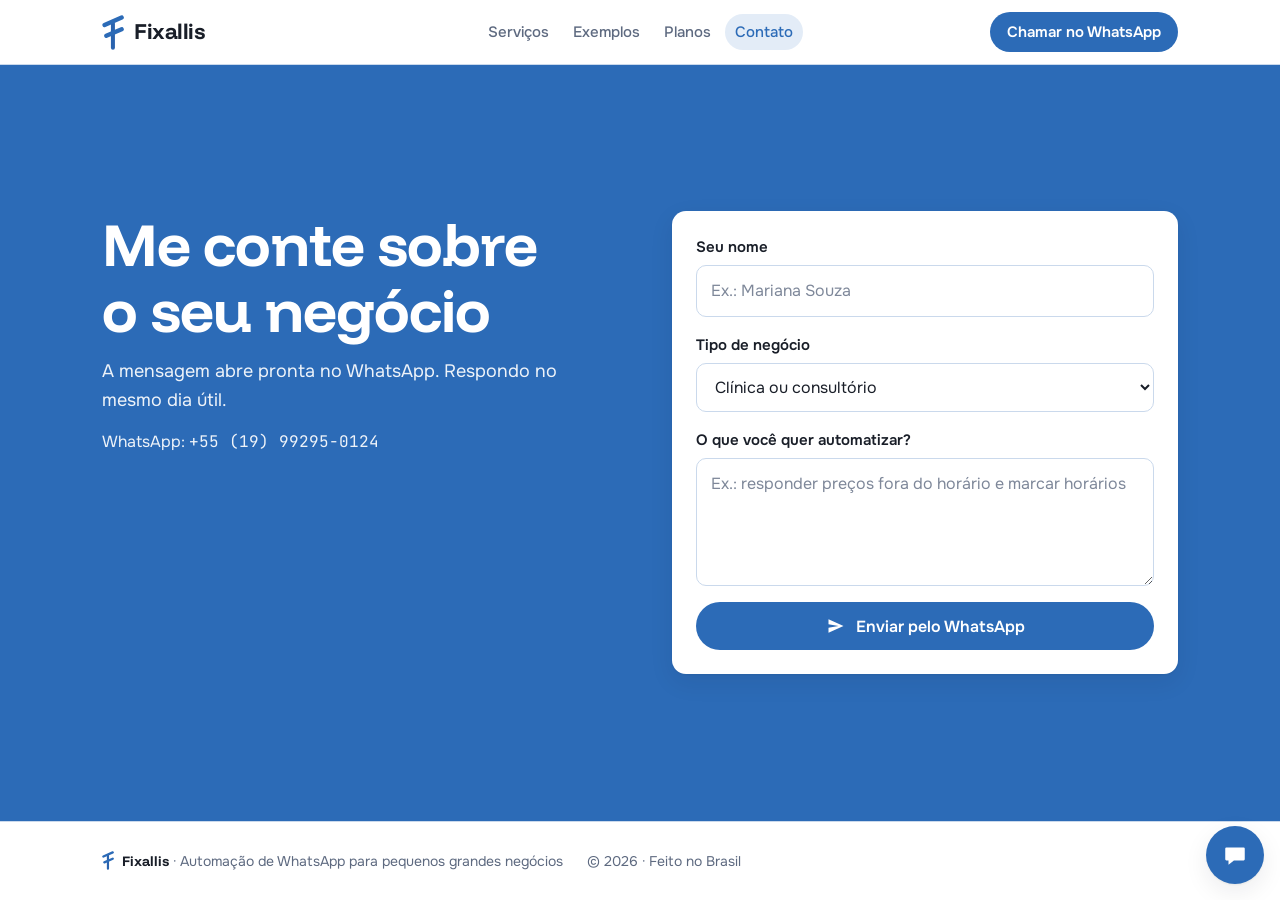
==== commit 188e55dd: "Simplify the site: less text, more motion, cleaner layout - Cut the copy roughly in half: one-line h" ====
--- a/contato.html
+++ b/contato.html
@@ -14,6 +14,7 @@
 <link rel="preconnect" href="https://fonts.googleapis.com">
 <link rel="preconnect" href="https://fonts.gstatic.com" crossorigin>
 <link rel="stylesheet" href="https://fonts.googleapis.com/css2?family=Funnel+Display:wght@500;600;700&family=Onest:wght@400;500;600&family=JetBrains+Mono:wght@400;500&display=swap">
+<script>document.documentElement.classList.add('js')</script>
 <link rel="stylesheet" href="styles.css">
 </head>
 <body>
@@ -42,9 +43,8 @@
   <section class="section contact" id="contato" aria-labelledby="contato-title">
     <div class="wrap contact__grid">
       <div class="contact__copy">
-        <p class="eyebrow">Contato</p>
         <h1 id="contato-title">Me conte sobre o seu negócio</h1>
-        <p>Preencha e toque em enviar. A mensagem abre pronta no WhatsApp, é só mandar. Eu respondo no mesmo dia útil.</p>
+        <p>A mensagem abre pronta no WhatsApp. Respondo no mesmo dia útil.</p>
         <p class="contact__number">WhatsApp: <span id="wa-number" class="mono">+55 (19) 99295-0124</span></p>
       </div>
       <form class="form" id="lead-form" novalidate>
--- a/styles.css
+++ b/styles.css
@@ -33,6 +33,7 @@
   --step-4: clamp(2.25rem, 1.5rem + 3.2vw, 3.75rem);
 
   --radius: 14px;
+  --m: 1; /* movement scale for the IT illustrations: 0 when the system asks for less motion */
   --header-h: 64px;
   color-scheme: light;
 }
@@ -274,18 +275,44 @@
 .hero__ctas { display: flex; flex-wrap: wrap; gap: 12px; margin-top: 6px; }
 .hero__facts {
   list-style: none;
-  margin: 10px 0 0;
-  padding: 18px 0 0;
-  border-top: 1px solid var(--line);
-  display: grid;
-  gap: 8px;
-  color: var(--muted);
+  margin: 6px 0 0;
+  padding: 0;
+  display: flex;
+  flex-wrap: wrap;
+  gap: 10px 22px;
   font-size: .9375rem;
-}
-.hero__facts strong { color: var(--ink); font-weight: 600; }
-@media (min-width: 640px) {
-  .hero__facts { grid-template-columns: repeat(3, minmax(0, 1fr)); gap: 20px; }
-  .hero__facts strong { display: block; }
+  font-weight: 500;
+}
+.hero__facts li { display: inline-flex; align-items: center; gap: 8px; }
+.hero__facts li::before {
+  content: "✓";
+  width: 20px; height: 20px;
+  border-radius: 50%;
+  display: grid; place-items: center;
+  background: var(--brand-soft);
+  color: var(--brand);
+  font-size: .75rem;
+  font-weight: 700;
+}
+
+/* Rotating word in the hero title */
+.rotator { display: grid; color: var(--brand); }
+.rotator > span { grid-area: 1 / 1; opacity: 0; animation: rotate-word 7.5s ease-in-out infinite both; }
+.rotator > span:nth-child(2) { animation-delay: 2.5s; }
+.rotator > span:nth-child(3) { animation-delay: 5s; }
+@keyframes rotate-word {
+  0% { opacity: 0; transform: translateY(calc(.35em * var(--m))); }
+  4%, 30% { opacity: 1; transform: none; }
+  34%, 100% { opacity: 0; transform: translateY(calc(-.35em * var(--m))); }
+}
+.sr-only {
+  position: absolute;
+  width: 1px; height: 1px;
+  margin: -1px; padding: 0;
+  overflow: hidden;
+  clip: rect(0 0 0 0);
+  white-space: nowrap;
+  border: 0;
 }
 
 /* Phone + chat */
@@ -544,60 +571,66 @@
 
 /* Sections */
 .section { padding-block: 72px; }
-@media (min-width: 900px) { .section { padding-block: 96px; } }
+@media (min-width: 900px) { .section { padding-block: 88px; } }
 .section--tint { background: var(--tint); }
-.section__head { display: grid; gap: 12px; margin-bottom: 40px; max-width: 680px; }
+.section__head { display: grid; gap: 12px; margin-bottom: 44px; max-width: 680px; }
 .section__lead { color: var(--muted); font-size: var(--step-1); }
 
-/* Pains */
+/* Icon tiles with small looping animations */
+.ic-tile {
+  width: 52px; height: 52px;
+  flex: none;
+  border-radius: 16px;
+  background: var(--brand-soft);
+  color: var(--brand);
+  display: grid; place-items: center;
+}
+.ic { width: 28px; height: 28px; fill: none; stroke: currentColor; stroke-width: 1.8; stroke-linecap: round; stroke-linejoin: round; overflow: visible; }
+.ic * { transform-box: fill-box; transform-origin: center; }
+.ic .ic-dots circle, .ic text { fill: currentColor; stroke: none; }
+.ic text { font: 700 6px/1 var(--font-body); }
+.ic .ic-dots circle { animation: ic-dot 1.4s ease-in-out infinite both; }
+.ic .ic-dots circle:nth-child(2) { animation-delay: .2s; }
+.ic .ic-dots circle:nth-child(3) { animation-delay: .4s; }
+@keyframes ic-dot { 0%, 60%, 100% { opacity: .35; transform: none; } 30% { opacity: 1; transform: translateY(calc(-1.5px * var(--m))); } }
+.ic .ic-spin { animation: ic-spin 5s cubic-bezier(.65, 0, .35, 1) infinite; }
+@keyframes ic-spin { 0%, 55% { transform: none; } 100% { transform: rotate(calc(360deg * var(--m))); } }
+.ic .ic-z { animation: ic-z 3s ease-out infinite both; }
+.ic .ic-z2 { animation-delay: 1.5s; }
+@keyframes ic-z { 0% { opacity: 0; transform: none; } 25% { opacity: 1; } 100% { opacity: 0; transform: translate(calc(3px * var(--m)), calc(-5px * var(--m))); } }
+.ic .ic-blink { animation: ic-blink 2.4s ease-in-out infinite; }
+@keyframes ic-blink { 0%, 100% { opacity: 1; } 50% { opacity: .15; } }
+.ic .ic-hand { transform-box: view-box; transform-origin: 12px 12px; animation: ic-hand 4s linear infinite; }
+@keyframes ic-hand { to { transform: rotate(calc(360deg * var(--m))); } }
+.ic .ic-draw { stroke-dasharray: 10; animation: ic-draw 3s ease-in-out infinite both; }
+@keyframes ic-draw { 0% { stroke-dashoffset: 10; } 35%, 80% { stroke-dashoffset: 0; } 100% { stroke-dashoffset: 10; } }
+.ic .ic-twinkle { animation: ic-twinkle 2.6s ease-in-out infinite; }
+.ic .ic-tw2 { animation-delay: 1.3s; }
+@keyframes ic-twinkle { 0%, 100% { opacity: 1; transform: none; } 50% { opacity: .6; transform: scale(calc(1 - .25 * var(--m))) rotate(calc(15deg * var(--m))); } }
+.ic .ic-bounce { animation: ic-bounce 2s ease-in-out infinite; }
+@keyframes ic-bounce { 0%, 100% { transform: none; } 50% { transform: translateY(calc(-2px * var(--m))); } }
+.ic .ic-plug { animation: ic-plug 2.4s ease-in-out infinite; }
+@keyframes ic-plug { 0%, 100% { transform: translateX(calc(-2.5px * var(--m))); } 45%, 70% { transform: none; } }
+
+/* Pains: icon + one line */
 .pains {
   list-style: none;
   margin: 0;
   padding: 0;
   display: grid;
-  gap: 1px;
-  background: var(--line);
-  border: 1px solid var(--line);
-  border-radius: var(--radius);
-  overflow: hidden;
-}
-@media (min-width: 720px) { .pains { grid-template-columns: repeat(2, minmax(0, 1fr)); } }
-.pains li { background: var(--surface); padding: 24px; display: grid; gap: 8px; align-content: start; }
-.pains p { color: var(--muted); }
-.pains__time {
-  font-family: var(--font-mono);
-  font-size: .75rem;
-  color: var(--muted);
-  justify-self: start;
-  border: 1px solid var(--line);
-  padding: 1px 8px;
-  border-radius: 6px;
-}
-
-/* Services */
-.services {
-  display: grid;
-  gap: 36px 40px;
-}
+  grid-template-columns: repeat(2, minmax(0, 1fr));
+  gap: 32px 20px;
+}
+@media (min-width: 900px) { .pains { grid-template-columns: repeat(4, minmax(0, 1fr)); gap: 24px; } }
+.pains li { display: grid; gap: 14px; justify-items: start; font-weight: 600; font-size: var(--step-1); line-height: 1.3; }
+
+/* Services: icon, title, one line */
+.services { display: grid; gap: 40px 40px; }
 @media (min-width: 640px) { .services { grid-template-columns: repeat(2, minmax(0, 1fr)); } }
 @media (min-width: 980px) { .services { grid-template-columns: repeat(3, minmax(0, 1fr)); } }
-.service {
-  display: grid;
-  gap: 10px;
-  align-content: start;
-  padding-top: 18px;
-  border-top: 2px solid var(--brand);
-}
+.service { display: grid; gap: 8px; align-content: start; justify-items: start; }
+.service .ic-tile { margin-bottom: 8px; }
 .service p { color: var(--muted); }
-.tags { display: flex; flex-wrap: wrap; gap: 6px; margin-top: 4px; }
-.tags span {
-  font-size: .75rem;
-  font-weight: 500;
-  color: var(--brand);
-  background: var(--brand-soft);
-  padding: 2px 10px;
-  border-radius: 999px;
-}
 
 /* Steps — a real sequence */
 .steps {
@@ -638,6 +671,8 @@
     background: var(--line);
   }
   .steps li:last-child::after { display: none; }
+  .js .steps li.reveal::after { transform: scaleX(0); transform-origin: left; transition: transform .9s ease calc(var(--i, 0) * 140ms + 350ms); }
+  .js .steps li.reveal.is-in::after { transform: none; }
 }
 .steps p { color: var(--muted); }
 .steps__when { font-family: var(--font-mono); font-size: .75rem; color: var(--brand); letter-spacing: .02em; }
@@ -646,8 +681,8 @@
 .cases { display: grid; gap: 20px; }
 @media (min-width: 760px) { .cases { grid-template-columns: repeat(2, minmax(0, 1fr)); } }
 .case {
-  background: var(--surface);
-  border: 1px solid var(--line);
+  background: var(--tint);
+  border: 1px solid transparent;
   border-radius: var(--radius);
   padding: 24px;
   display: grid;
@@ -687,21 +722,32 @@
 .flow li:last-child { padding-bottom: 0; }
 .flow li:last-child::after { display: none; }
 .flow__end { font-weight: 600; color: var(--brand); }
+.flow.motion li { animation: flow-text 7s ease-in-out infinite both; animation-delay: calc(var(--i, 0) * .9s); }
+.flow.motion li.flow__end { animation-name: flow-end; }
+.flow.motion li::before { animation: flow-dot 7s ease-in-out infinite both; animation-delay: calc(var(--i, 0) * .9s); }
+@keyframes flow-text { 0% { color: var(--muted); } 4%, 88% { color: var(--ink); } 96%, 100% { color: var(--muted); } }
+@keyframes flow-end { 0% { color: var(--muted); } 4%, 88% { color: var(--brand); } 96%, 100% { color: var(--muted); } }
+@keyframes flow-dot {
+  0% { background: var(--surface); transform: none; }
+  4% { background: var(--brand); transform: scale(calc(1 + .6 * var(--m))); }
+  10%, 88% { background: var(--brand); transform: none; }
+  96%, 100% { background: var(--surface); transform: none; }
+}
 .flow .flow__end::before { background: var(--brand); }
 
 /* Plans */
 .plans { display: grid; gap: 20px; align-items: start; }
 @media (min-width: 900px) { .plans { grid-template-columns: repeat(3, minmax(0, 1fr)); } }
 .plan {
-  background: var(--surface);
-  border: 1px solid var(--line);
+  background: var(--tint);
+  border: 1px solid transparent;
   border-radius: var(--radius);
   padding: 28px 24px;
   display: grid;
   gap: 8px;
   position: relative;
 }
-.plan--main { border: 2px solid var(--brand); box-shadow: var(--shadow); }
+.plan--main { background: var(--surface); border: 2px solid var(--brand); box-shadow: var(--shadow); }
 .plan__badge {
   position: absolute;
   top: -12px; left: 24px;
@@ -752,7 +798,7 @@
 }
 .note { margin-top: 24px; font-size: .875rem; color: var(--muted); max-width: 70ch; }
 
-/* About */
+/* About: the logo strokes draw in, then the mark floats gently */
 .about { display: grid; gap: 32px; align-items: center; }
 @media (min-width: 760px) { .about { grid-template-columns: 220px minmax(0, 1fr); gap: 56px; } }
 .about__mark {
@@ -761,10 +807,17 @@
   background: var(--brand-soft);
   display: grid; place-items: center;
 }
-.about__mark img { width: 34%; height: auto; }
 @media (min-width: 760px) { .about__mark { width: 220px; height: 220px; } }
+.about__mark svg { width: 34%; height: auto; overflow: visible; stroke: var(--brand); animation: float 6s ease-in-out infinite; }
+@keyframes float { 0%, 100% { transform: none; } 50% { transform: translateY(calc(-6px * var(--m))); } }
+.about__mark path { stroke-dasharray: 340; }
+.js .about__mark.reveal path { stroke-dashoffset: 340; }
+.js .about__mark.reveal.is-in path { animation: mark-draw 1.2s cubic-bezier(.6, 0, .2, 1) forwards; }
+.js .about__mark.reveal.is-in path:nth-child(2) { animation-delay: .35s; }
+.js .about__mark.reveal.is-in path:nth-child(3) { animation-delay: .6s; }
+@keyframes mark-draw { to { stroke-dashoffset: 0; } }
 .about__text { display: grid; gap: 14px; max-width: 62ch; }
-.about__text p:not(.eyebrow) { color: var(--muted); font-size: var(--step-1); }
+.about__text p { color: var(--muted); font-size: var(--step-1); }
 
 /* FAQ */
 .faq { max-width: 820px; }
@@ -813,8 +866,7 @@
   gap: 18px;
   align-content: start;
   padding: 24px;
-  background: var(--surface);
-  border: 1px solid var(--line);
+  background: var(--tint);
   border-radius: var(--radius);
 }
 .it-group__title {
@@ -834,32 +886,347 @@
   background: var(--brand-soft);
 }
 .it-group__icon svg { width: 20px; height: 20px; fill: currentColor; }
-.it-list { list-style: none; margin: 0; padding: 0; display: grid; gap: 14px; }
-.it-list li { display: grid; gap: 2px; padding-left: 14px; border-left: 2px solid var(--brand-soft); }
-.it-list strong { font-weight: 600; }
-.it-list span { color: var(--muted); font-size: .9375rem; }
+.it-chips { list-style: none; margin: 0; padding: 0; display: flex; flex-wrap: wrap; gap: 8px; }
+.it-chips li { padding: 6px 12px; border-radius: 999px; background: var(--surface); font-size: .9375rem; font-weight: 500; }
 .it-cta { display: flex; flex-wrap: wrap; align-items: center; gap: 12px 20px; margin-top: 32px; }
 .it-cta p { color: var(--muted); }
+
+/* IT illustrations (servicos.html): looping SVG scenes at the top of each card */
+.it-anim {
+  position: relative;
+  aspect-ratio: 300 / 140;
+  border-radius: 10px;
+  background: var(--brand-soft);
+  overflow: hidden;
+}
+.it-anim svg { display: block; width: 100%; height: 100%; overflow: visible; }
+.it-anim svg * { transform-box: fill-box; transform-origin: center; }
+.it-anim .k-box { fill: var(--surface); stroke: var(--brand); stroke-width: 2; }
+.it-anim .k-thin { stroke-width: 1.5; }
+.it-anim .k-tint { fill: var(--tint); }
+.it-anim .k-soft { fill: var(--brand-soft); }
+.it-anim .k-surface { fill: var(--surface); }
+.it-anim .k-brand { fill: var(--brand); }
+.it-anim .k-ink { fill: var(--ink); opacity: .85; }
+.it-anim .k-strong { opacity: 1; }
+.it-anim .k-muted { fill: var(--muted); }
+.it-anim .k-faint { opacity: .4; }
+.it-anim .k-half { opacity: .45; }
+.it-anim .k-trace { fill: none; stroke: var(--line); stroke-width: 1; }
+.it-anim .k-fan, .it-anim .k-grille { fill: none; stroke: var(--surface); stroke-width: 1.5; }
+.it-anim .k-fan { stroke: var(--brand-soft); }
+.it-anim .k-line-fill { fill: var(--line); }
+.it-anim .k-frame { fill: none; stroke: var(--line); stroke-width: 1.5; }
+
+/* Hardware: parts fly into the case one by one, then leave */
+.hw-part { animation: hw-part 16s ease-in-out infinite both; animation-delay: var(--d); }
+@keyframes hw-part {
+  0% { opacity: 0; transform: translate(calc(var(--dx) * var(--m)), calc(var(--dy) * var(--m))); }
+  4.4% { opacity: 1; transform: scale(calc(1 + .14 * var(--m))); }
+  9%, 55% { opacity: 1; transform: none; }
+  60%, 100% { opacity: 0; transform: translate(calc(var(--dx) * var(--m)), calc(var(--dy) * var(--m))); }
+}
+/* Spin around the cooler's center (252, 36), not the blades' bounding box */
+.hw-spin { animation: spin .9s linear infinite; }
+.it-anim svg .hw-spin { transform-box: view-box; transform-origin: 252px 36px; }
+.it-anim .hw-spin * { transform-box: view-box; transform-origin: 0 0; }
+@keyframes spin { to { transform: rotate(360deg); } }
+.hw-labels { position: absolute; left: 5%; top: 50%; width: 42%; height: 2.2em; margin: -1.1em 0 0; }
+.hw-labels span {
+  position: absolute;
+  left: 0; top: 0;
+  padding: 4px 10px;
+  border-radius: 999px;
+  background: var(--surface);
+  border: 1px solid var(--line);
+  color: var(--brand);
+  font: 600 .8125rem/1.3 var(--font-body);
+  white-space: nowrap;
+  animation: hw-label 16s ease-out infinite both;
+  animation-delay: var(--d);
+}
+.hw-labels .is-done { background: var(--brand); border-color: var(--brand); color: var(--go-ink); }
+@keyframes hw-label {
+  0%, 1.5% { opacity: 0; transform: translateY(calc(6px * var(--m))); }
+  2.5%, 6.5% { opacity: 1; transform: none; }
+  7.5%, 100% { opacity: 0; transform: none; }
+}
+
+/* Software: one monitor walks through the card's four services (16s loop) */
+.sf-status, .sf-wipe0, .sf-wipe1, .sf-wipe2, .sf-wipe3, .sf-wipe4, .sf-wipe5, .sf-app0, .sf-app1, .sf-app2, .sf-app3, .sf-file0, .sf-file1, .sf-file2, .sf-block0, .sf-block1, .sf-block2, .sf-block3, .sf-hl { animation-duration: 16s; animation-timing-function: ease-in-out; animation-iteration-count: infinite; animation-fill-mode: both; }
+.sf-hl-cloud { animation-name: sf-hl-cloud; }
+.sf-hl-disk { animation-name: sf-hl-disk; }
+.sf-st0 { animation-name: sf-st0; }
+.sf-st1 { animation-name: sf-st1; }
+.sf-st2 { animation-name: sf-st2; }
+.sf-st3 { animation-name: sf-st3; }
+.sf-wipe0 { animation-name: sf-wipe0; }
+.sf-wipe1 { animation-name: sf-wipe1; }
+.sf-wipe2 { animation-name: sf-wipe2; }
+.sf-wipe3 { animation-name: sf-wipe3; }
+.sf-wipe4 { animation-name: sf-wipe4; }
+.sf-wipe5 { animation-name: sf-wipe5; }
+.sf-app0 { animation-name: sf-app0; }
+.sf-app1 { animation-name: sf-app1; }
+.sf-app2 { animation-name: sf-app2; }
+.sf-app3 { animation-name: sf-app3; }
+.sf-file0 { animation-name: sf-file0; }
+.sf-file1 { animation-name: sf-file1; }
+.sf-file2 { animation-name: sf-file2; }
+.sf-block0 { animation-name: sf-block0; }
+.sf-block1 { animation-name: sf-block1; }
+.sf-block2 { animation-name: sf-block2; }
+.sf-block3 { animation-name: sf-block3; }
+@keyframes sf-st0 {
+  0.00% { opacity: 0; transform: none; }
+  1.56% { opacity: 1; transform: none; }
+  23.12% { opacity: 1; transform: none; }
+  24.69% { opacity: 0; transform: none; }
+  100.00% { opacity: 0; transform: none; }
+}
+@keyframes sf-st1 {
+  0.00% { opacity: 0; transform: none; }
+  25.00% { opacity: 0; transform: none; }
+  26.56% { opacity: 1; transform: none; }
+  48.12% { opacity: 1; transform: none; }
+  49.69% { opacity: 0; transform: none; }
+  100.00% { opacity: 0; transform: none; }
+}
+@keyframes sf-st2 {
+  0.00% { opacity: 0; transform: none; }
+  50.00% { opacity: 0; transform: none; }
+  51.56% { opacity: 1; transform: none; }
+  73.12% { opacity: 1; transform: none; }
+  74.69% { opacity: 0; transform: none; }
+  100.00% { opacity: 0; transform: none; }
+}
+@keyframes sf-st3 {
+  0.00% { opacity: 0; transform: none; }
+  75.00% { opacity: 0; transform: none; }
+  76.56% { opacity: 1; transform: none; }
+  98.12% { opacity: 1; transform: none; }
+  99.69% { opacity: 0; transform: none; }
+}
+@keyframes sf-wipe0 {
+  0.00% { opacity: 0; transform: scale(calc(1 - .7 * var(--m))); }
+  1.56% { opacity: 1; transform: none; }
+  4.38% { opacity: 1; transform: none; }
+  6.25% { opacity: 0; transform: scale(calc(1 - .7 * var(--m))); }
+  100.00% { opacity: 0; transform: scale(calc(1 - .7 * var(--m))); }
+}
+@keyframes sf-wipe1 {
+  0.00% { opacity: 0; transform: scale(calc(1 - .7 * var(--m))); }
+  1.56% { opacity: 1; transform: none; }
+  6.88% { opacity: 1; transform: none; }
+  8.75% { opacity: 0; transform: scale(calc(1 - .7 * var(--m))); }
+  100.00% { opacity: 0; transform: scale(calc(1 - .7 * var(--m))); }
+}
+@keyframes sf-wipe2 {
+  0.00% { opacity: 0; transform: scale(calc(1 - .7 * var(--m))); }
+  1.56% { opacity: 1; transform: none; }
+  9.38% { opacity: 1; transform: none; }
+  11.25% { opacity: 0; transform: scale(calc(1 - .7 * var(--m))); }
+  100.00% { opacity: 0; transform: scale(calc(1 - .7 * var(--m))); }
+}
+@keyframes sf-wipe3 {
+  0.00% { opacity: 0; transform: scale(calc(1 - .7 * var(--m))); }
+  1.56% { opacity: 1; transform: none; }
+  11.88% { opacity: 1; transform: none; }
+  13.75% { opacity: 0; transform: scale(calc(1 - .7 * var(--m))); }
+  100.00% { opacity: 0; transform: scale(calc(1 - .7 * var(--m))); }
+}
+@keyframes sf-wipe4 {
+  0.00% { opacity: 0; transform: scale(calc(1 - .7 * var(--m))); }
+  1.56% { opacity: 1; transform: none; }
+  14.37% { opacity: 1; transform: none; }
+  16.25% { opacity: 0; transform: scale(calc(1 - .7 * var(--m))); }
+  100.00% { opacity: 0; transform: scale(calc(1 - .7 * var(--m))); }
+}
+@keyframes sf-wipe5 {
+  0.00% { opacity: 0; transform: scale(calc(1 - .7 * var(--m))); }
+  1.56% { opacity: 1; transform: none; }
+  16.88% { opacity: 1; transform: none; }
+  18.75% { opacity: 0; transform: scale(calc(1 - .7 * var(--m))); }
+  100.00% { opacity: 0; transform: scale(calc(1 - .7 * var(--m))); }
+}
+@keyframes sf-app0 {
+  0.00% { opacity: 0; transform: translateY(calc(8px * var(--m))) scale(calc(1 - .4 * var(--m))); }
+  27.50% { opacity: 0; transform: translateY(calc(8px * var(--m))) scale(calc(1 - .4 * var(--m))); }
+  29.38% { opacity: 1; transform: none; }
+  48.12% { opacity: 1; transform: none; }
+  49.69% { opacity: 0; transform: none; }
+  100.00% { opacity: 0; transform: none; }
+}
+@keyframes sf-app1 {
+  0.00% { opacity: 0; transform: translateY(calc(8px * var(--m))) scale(calc(1 - .4 * var(--m))); }
+  31.88% { opacity: 0; transform: translateY(calc(8px * var(--m))) scale(calc(1 - .4 * var(--m))); }
+  33.75% { opacity: 1; transform: none; }
+  48.12% { opacity: 1; transform: none; }
+  49.69% { opacity: 0; transform: none; }
+  100.00% { opacity: 0; transform: none; }
+}
+@keyframes sf-app2 {
+  0.00% { opacity: 0; transform: translateY(calc(8px * var(--m))) scale(calc(1 - .4 * var(--m))); }
+  36.25% { opacity: 0; transform: translateY(calc(8px * var(--m))) scale(calc(1 - .4 * var(--m))); }
+  38.12% { opacity: 1; transform: none; }
+  48.12% { opacity: 1; transform: none; }
+  49.69% { opacity: 0; transform: none; }
+  100.00% { opacity: 0; transform: none; }
+}
+@keyframes sf-app3 {
+  0.00% { opacity: 0; transform: translateY(calc(8px * var(--m))) scale(calc(1 - .4 * var(--m))); }
+  40.62% { opacity: 0; transform: translateY(calc(8px * var(--m))) scale(calc(1 - .4 * var(--m))); }
+  42.50% { opacity: 1; transform: none; }
+  48.12% { opacity: 1; transform: none; }
+  49.69% { opacity: 0; transform: none; }
+  100.00% { opacity: 0; transform: none; }
+}
+@keyframes sf-file0 {
+  0.00% { opacity: 0; transform: none; }
+  50.00% { opacity: 0; transform: none; }
+  51.56% { opacity: 1; transform: none; }
+  53.12% { opacity: 1; transform: none; }
+  58.13% { opacity: 1; transform: translate(calc(170px * var(--m)), calc(-24px * var(--m))) scale(calc(1 - .5 * var(--m))); }
+  59.38% { opacity: 0; transform: translate(calc(170px * var(--m)), calc(-24px * var(--m))) scale(calc(1 - .5 * var(--m))); }
+  100.00% { opacity: 0; transform: translate(calc(170px * var(--m)), calc(-24px * var(--m))) scale(calc(1 - .5 * var(--m))); }
+}
+@keyframes sf-file1 {
+  0.00% { opacity: 0; transform: none; }
+  50.00% { opacity: 0; transform: none; }
+  51.56% { opacity: 1; transform: none; }
+  59.38% { opacity: 1; transform: none; }
+  64.38% { opacity: 1; transform: translate(calc(144px * var(--m)), calc(-24px * var(--m))) scale(calc(1 - .5 * var(--m))); }
+  65.62% { opacity: 0; transform: translate(calc(144px * var(--m)), calc(-24px * var(--m))) scale(calc(1 - .5 * var(--m))); }
+  100.00% { opacity: 0; transform: translate(calc(144px * var(--m)), calc(-24px * var(--m))) scale(calc(1 - .5 * var(--m))); }
+}
+@keyframes sf-file2 {
+  0.00% { opacity: 0; transform: none; }
+  50.00% { opacity: 0; transform: none; }
+  51.56% { opacity: 1; transform: none; }
+  65.62% { opacity: 1; transform: none; }
+  70.62% { opacity: 1; transform: translate(calc(118px * var(--m)), calc(-24px * var(--m))) scale(calc(1 - .5 * var(--m))); }
+  71.88% { opacity: 0; transform: translate(calc(118px * var(--m)), calc(-24px * var(--m))) scale(calc(1 - .5 * var(--m))); }
+  100.00% { opacity: 0; transform: translate(calc(118px * var(--m)), calc(-24px * var(--m))) scale(calc(1 - .5 * var(--m))); }
+}
+@keyframes sf-block0 {
+  0.00% { opacity: 0; transform: none; }
+  77.50% { opacity: 0; transform: none; }
+  78.12% { opacity: 1; transform: none; }
+  81.56% { opacity: 1; transform: translate(calc(58px * var(--m)), 0); }
+  82.50% { opacity: 0; transform: translate(calc(58px * var(--m)), 0); }
+  100.00% { opacity: 0; transform: translate(calc(58px * var(--m)), 0); }
+}
+@keyframes sf-block1 {
+  0.00% { opacity: 0; transform: none; }
+  82.19% { opacity: 0; transform: none; }
+  82.81% { opacity: 1; transform: none; }
+  86.25% { opacity: 1; transform: translate(calc(58px * var(--m)), 0); }
+  87.19% { opacity: 0; transform: translate(calc(58px * var(--m)), 0); }
+  100.00% { opacity: 0; transform: translate(calc(58px * var(--m)), 0); }
+}
+@keyframes sf-block2 {
+  0.00% { opacity: 0; transform: none; }
+  86.88% { opacity: 0; transform: none; }
+  87.50% { opacity: 1; transform: none; }
+  90.94% { opacity: 1; transform: translate(calc(58px * var(--m)), 0); }
+  91.88% { opacity: 0; transform: translate(calc(58px * var(--m)), 0); }
+  100.00% { opacity: 0; transform: translate(calc(58px * var(--m)), 0); }
+}
+@keyframes sf-block3 {
+  0.00% { opacity: 0; transform: none; }
+  91.56% { opacity: 0; transform: none; }
+  92.19% { opacity: 1; transform: none; }
+  95.62% { opacity: 1; transform: translate(calc(58px * var(--m)), 0); }
+  96.56% { opacity: 0; transform: translate(calc(58px * var(--m)), 0); }
+  100.00% { opacity: 0; transform: translate(calc(58px * var(--m)), 0); }
+}
+@keyframes sf-hl-cloud {
+  0.00% { opacity: 0; transform: none; }
+  50.00% { opacity: 0; transform: none; }
+  51.88% { opacity: 1; transform: none; }
+  73.12% { opacity: 1; transform: none; }
+  75.00% { opacity: 0; transform: none; }
+  100.00% { opacity: 0; transform: none; }
+}
+@keyframes sf-hl-disk {
+  0.00% { opacity: 0; transform: none; }
+  75.00% { opacity: 0; transform: none; }
+  76.88% { opacity: 1; transform: none; }
+  98.12% { opacity: 1; transform: none; }
+  100.00% { opacity: 0; transform: none; }
+}
+.it-anim .sf-status { font-size: 9.5px; font-weight: 700; fill: var(--ink); }
+.it-anim .sf-tag { font-family: var(--font-mono); font-size: 8px; fill: var(--muted); text-anchor: middle; }
+.it-anim .sf-green { fill: #2E9E6B; }
+.it-anim .sf-check-bg { fill: var(--surface); stroke: #2E9E6B; stroke-width: 1.2; }
+.it-anim .sf-check { fill: none; stroke: #2E9E6B; stroke-width: 1.4; stroke-linecap: round; stroke-linejoin: round; }
+.it-anim .sf-hl { fill: none; stroke: var(--brand); stroke-width: 3; }
+.it-anim .sf-platter { stroke: var(--brand); }
+.sf-progress { transform-origin: left center; animation: sf-progress 4s linear infinite; }
+@keyframes sf-progress { 0% { transform: scaleX(0); } 85%, 100% { transform: scaleX(1); } }
+
+/* Sistemas, second scene: code scrolls up in the editor while the app screen builds */
+.it-anim .k-editor { fill: #191E28; }
+.it-anim .c1 { fill: #8AB0E8; }
+.it-anim .c2 { fill: #E6EBF3; opacity: .8; }
+.it-anim .c3 { fill: #7FD1AE; }
+.it-anim .c4 { fill: #9AA6B8; }
+.sw-code { animation: sw-scroll 4s linear infinite; }
+@keyframes sw-scroll { to { transform: translateY(calc(-88px * var(--m))); } }
+.it-anim .sw-caret { fill: #E6EBF3; animation: caret 1s steps(1) infinite; }
+.sw-bit { animation: sw-bit 1.2s ease-in-out infinite both; animation-delay: var(--d); }
+@keyframes sw-bit {
+  0% { opacity: 0; transform: none; }
+  20%, 80% { opacity: 1; }
+  100% { opacity: 0; transform: translateX(calc(30px * var(--m))); }
+}
+.sw-piece { animation: sw-piece 22s ease-out infinite both; animation-delay: var(--d); }
+@keyframes sw-piece {
+  0% { opacity: 0; transform: translateY(calc(16px * var(--m))) scale(calc(1 - .1 * var(--m))); }
+  2.73%, 28.2% { opacity: 1; transform: none; }
+  30.45%, 100% { opacity: 0; transform: translateY(calc(-8px * var(--m))); }
+}
+
+/* Sistemas alternates two scenes in one 22s loop: sheet first, then code to app */
+.sc-a { animation: scene-a 22s linear infinite; }
+.sc-b { animation: scene-b 22s linear infinite; }
+@keyframes scene-a { 0%, 48% { opacity: 1; } 50%, 98% { opacity: 0; } 100% { opacity: 1; } }
+@keyframes scene-b { 0%, 48% { opacity: 0; } 50%, 98% { opacity: 1; } 100% { opacity: 0; } }
+
+/* Sistemas, first scene: values rise into the sheet crooked, then snap into line */
+.it-anim text { font-family: var(--font-body); font-size: 10px; fill: var(--ink); font-variant-numeric: tabular-nums; }
+.it-anim .sh-head text { font-family: var(--font-mono); font-size: 8px; fill: var(--muted); text-anchor: middle; }
+.it-anim .sh-title text, .it-anim .sh-bold { font-weight: 700; }
+.it-anim .sh-sum { fill: var(--brand); }
+.sh-cell { animation: sh-cell 22s ease-out infinite both; animation-delay: var(--d); }
+@keyframes sh-cell {
+  0% { opacity: 0; transform: translate(calc(var(--dx) * var(--m)), calc(26px * var(--m))) rotate(calc(var(--r) * var(--m))); }
+  2% { opacity: 1; transform: translate(calc(var(--dx) * var(--m)), 0) rotate(calc(var(--r) * var(--m))); }
+  4%, 30% { opacity: 1; transform: none; }
+  32.5%, 100% { opacity: 0; transform: none; }
+}
 
 /* Home: links to the other pages */
 .pages { display: grid; gap: 16px; }
 @media (min-width: 820px) { .pages { grid-template-columns: repeat(3, minmax(0, 1fr)); gap: 20px; } }
 .page-card {
+  position: relative;
   display: grid;
-  gap: 10px;
+  gap: 8px;
   align-content: start;
-  padding: 24px;
-  background: var(--surface);
-  border: 1px solid var(--line);
+  justify-items: start;
+  padding: 28px;
+  background: var(--tint);
+  border: 1px solid transparent;
   border-radius: var(--radius);
   color: var(--ink);
   text-decoration: none;
-  transition: border-color .15s ease, transform .15s ease;
-}
-.page-card:hover { border-color: var(--brand); transform: translateY(-2px); }
+}
+.page-card .ic-tile { margin-bottom: 10px; background: var(--surface); }
+.page-card:hover { border-color: var(--brand); }
 .page-card p { color: var(--muted); }
-.page-card__kind { font-family: var(--font-mono); font-size: .75rem; letter-spacing: .04em; text-transform: uppercase; color: var(--muted); }
-.page-card__go { margin-top: 6px; font-weight: 600; color: var(--brand); }
+.page-card__go { position: absolute; top: 28px; right: 28px; font-size: 1.5rem; line-height: 1; color: var(--brand); transition: transform .2s ease; }
+.page-card:hover .page-card__go { transform: translateX(4px); }
 
 /* Next step band at the end of inner pages */
 .next { padding-block: 56px; border-top: 1px solid var(--line); }
@@ -939,19 +1306,17 @@
 .fab:hover { transform: scale(1.06); }
 .fab svg { width: 26px; height: 26px; fill: currentColor; }
 
-/* Scroll reveal: decorative, CSS-only, elements rest fully visible */
-@media (prefers-reduced-motion: no-preference) {
-  @supports ((animation-timeline: view()) and (animation-range: entry)) {
-    @keyframes rise {
-      from { opacity: 0; transform: translateY(24px); }
-    }
-    .reveal {
-      animation: rise linear backwards;
-      animation-timeline: view();
-      animation-range: entry 0% entry 60%;
-    }
-  }
-}
+/* Scroll reveal: script.js adds .is-in as each element enters the screen */
+.js .reveal {
+  opacity: 0;
+  transform: translateY(calc(28px * var(--m)));
+  transition: opacity .7s ease, transform .7s cubic-bezier(.2, .7, .2, 1);
+  transition-delay: calc(var(--i, 0) * 90ms);
+}
+.js .reveal.is-in { opacity: 1; transform: none; }
 @media (prefers-reduced-motion: reduce) {
-  *, *::before, *::after { animation-duration: .01ms !important; animation-iteration-count: 1 !important; transition-duration: .01ms !important; }
-}
+  /* Illustrations and .motion elements keep playing, without movement (see --m) */
+  :root { --m: 0; }
+  *:not(.it-anim *, .motion, .motion *), *:not(.it-anim *, .motion, .motion *)::before, *:not(.it-anim *, .motion, .motion *)::after { animation-duration: .01ms !important; animation-iteration-count: 1 !important; transition-duration: .01ms !important; }
+  .hw-spin, .sw-code { animation: none !important; }
+}
